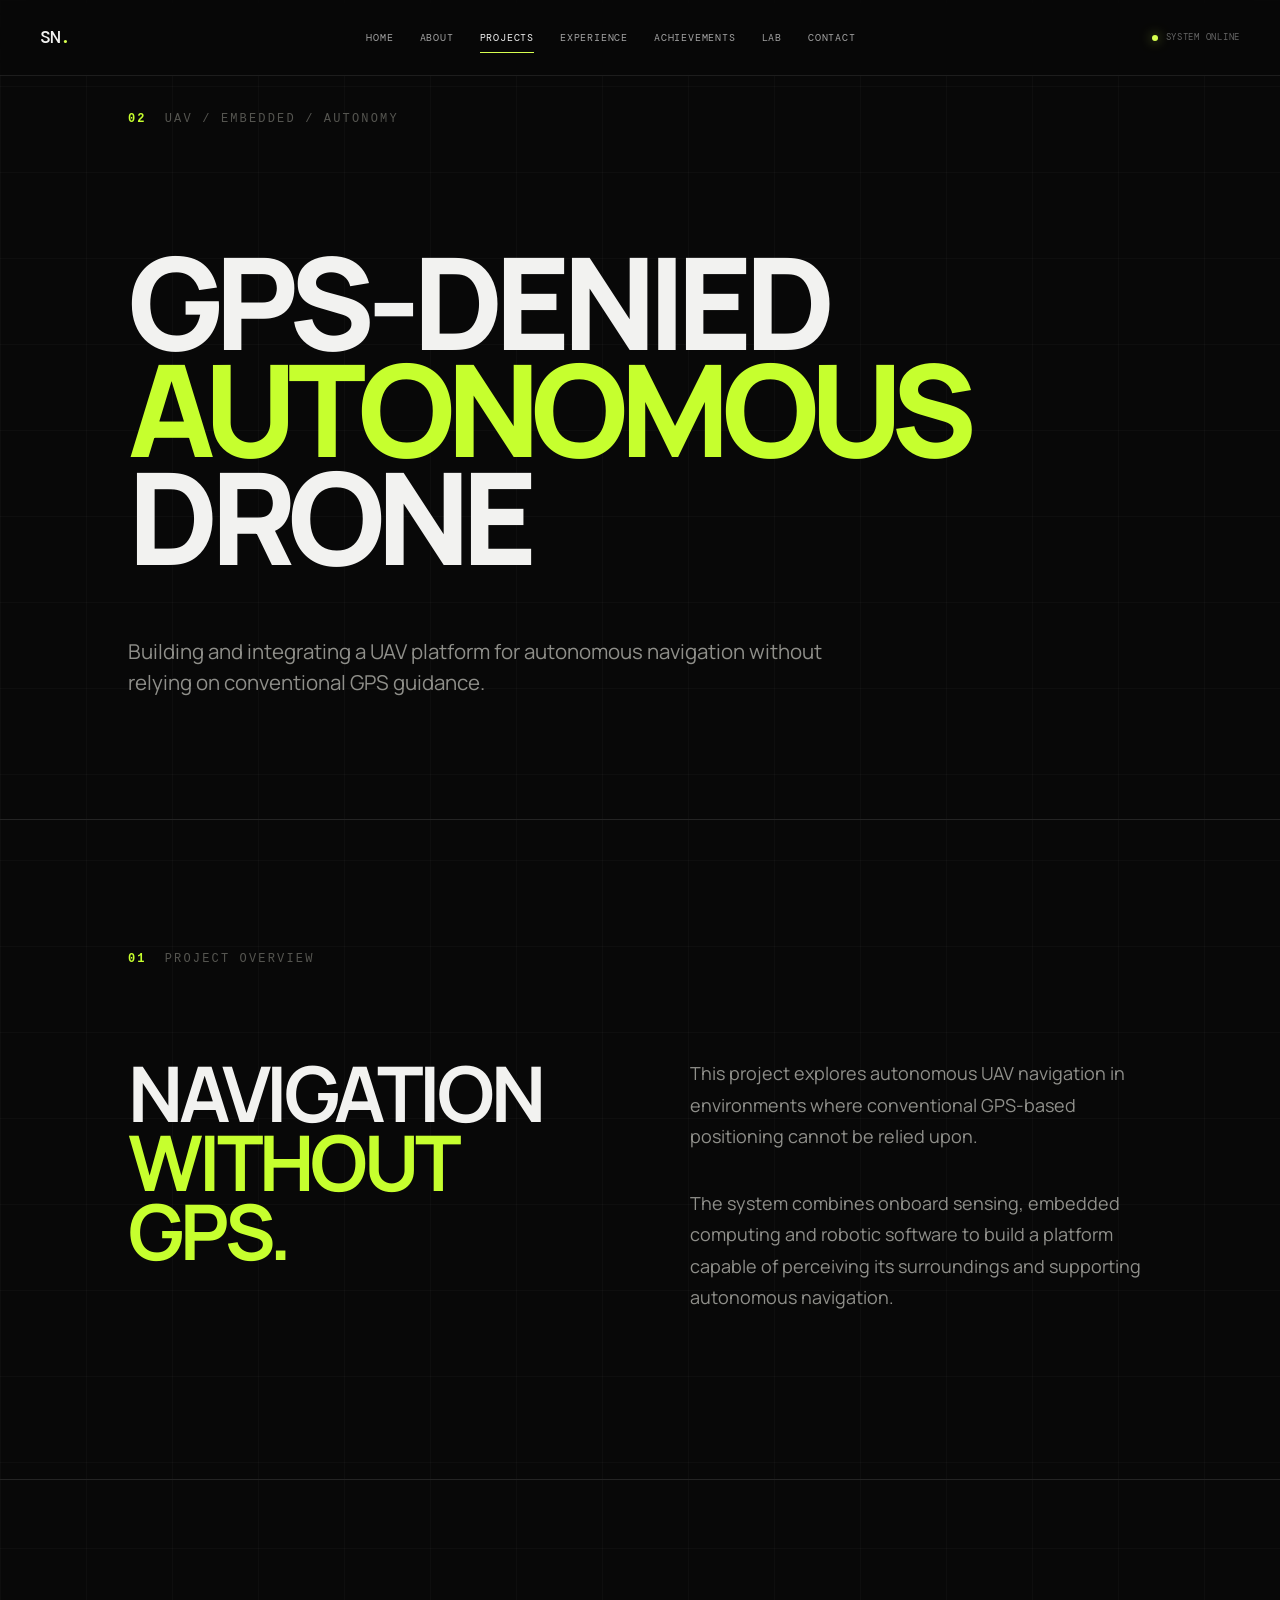
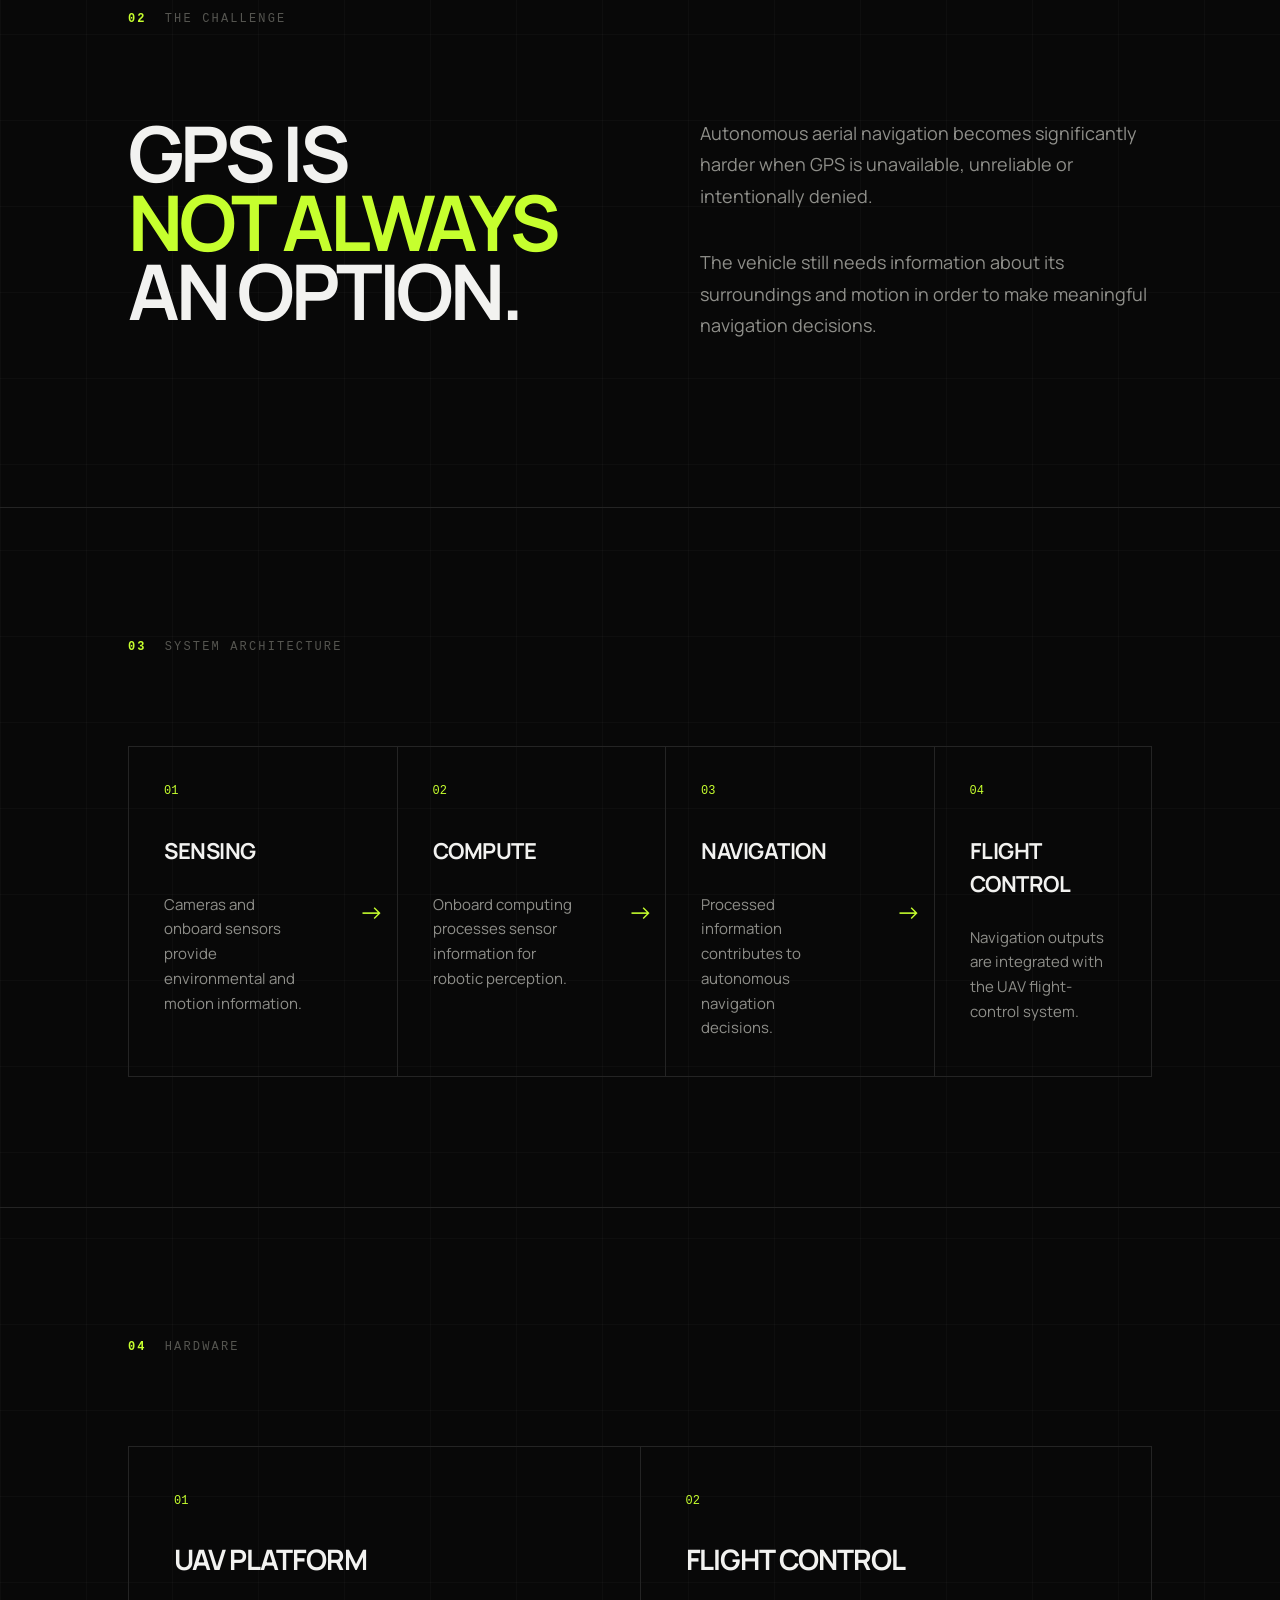
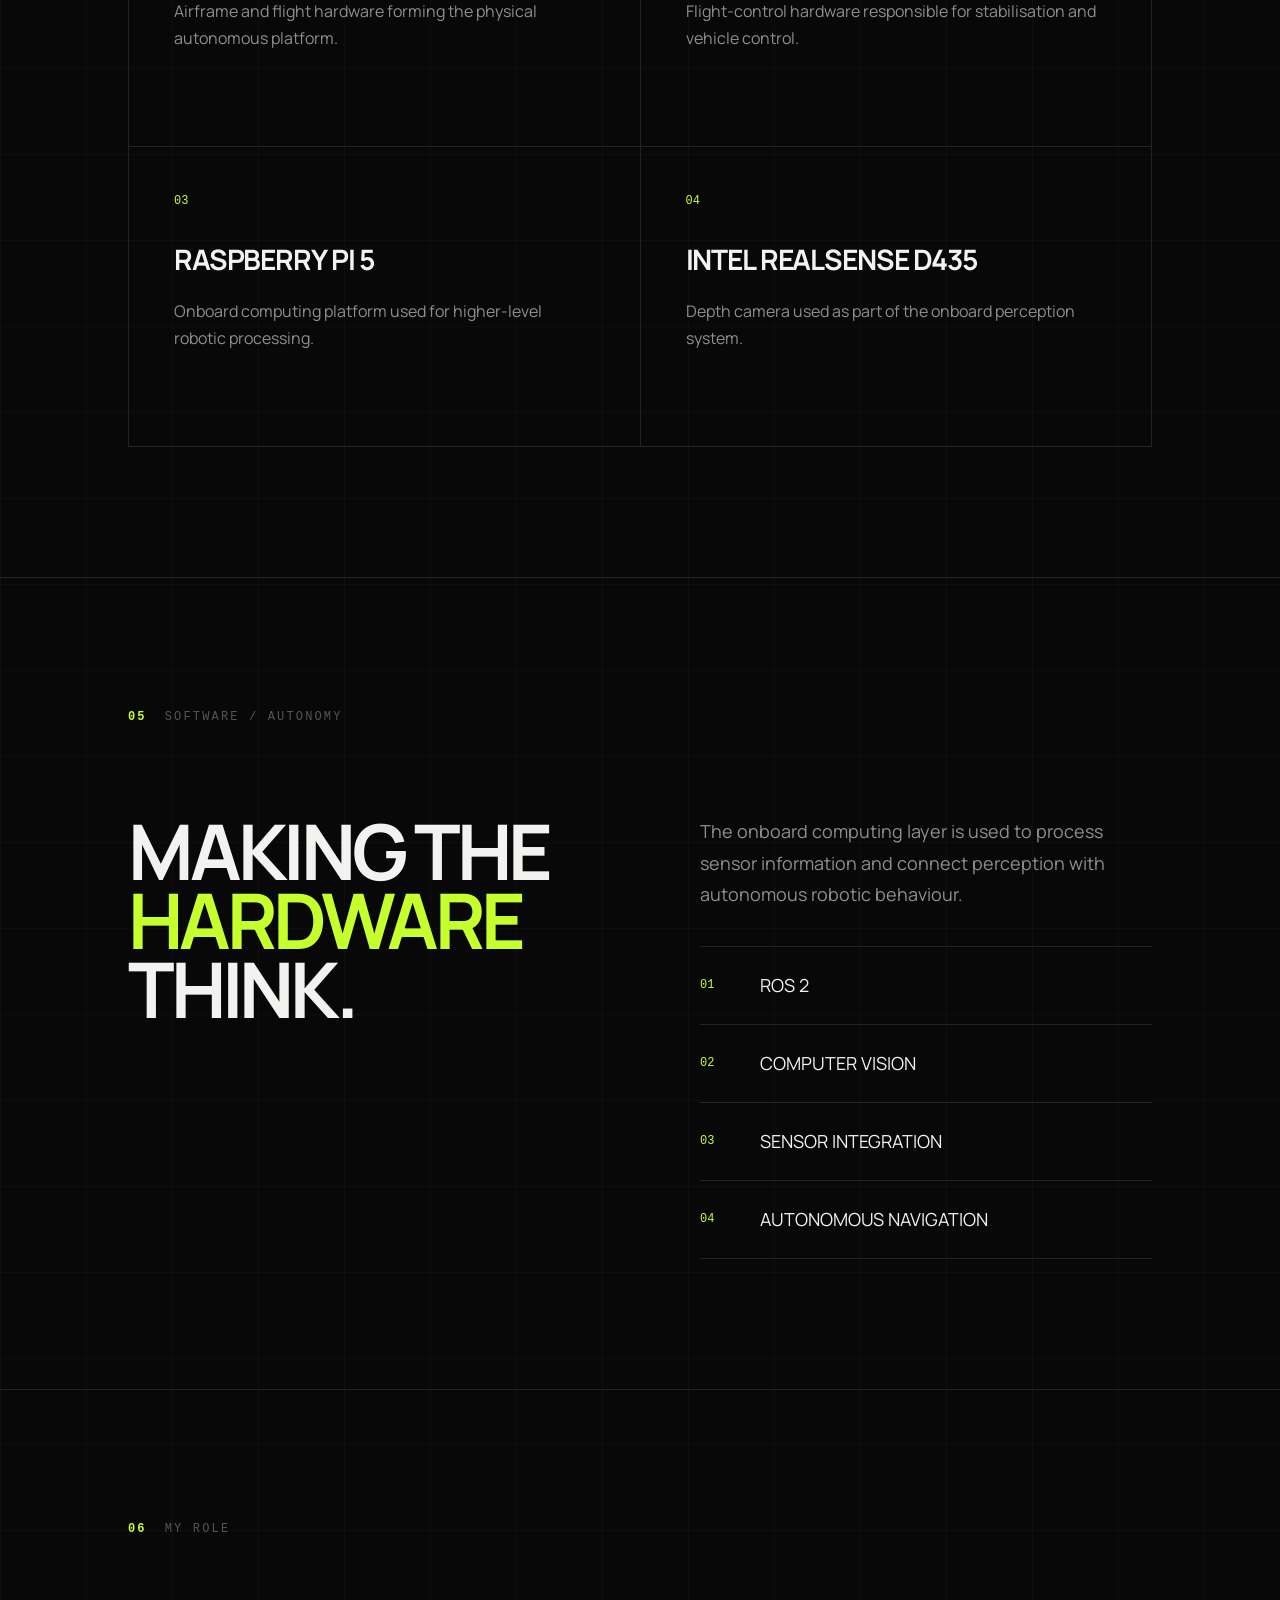
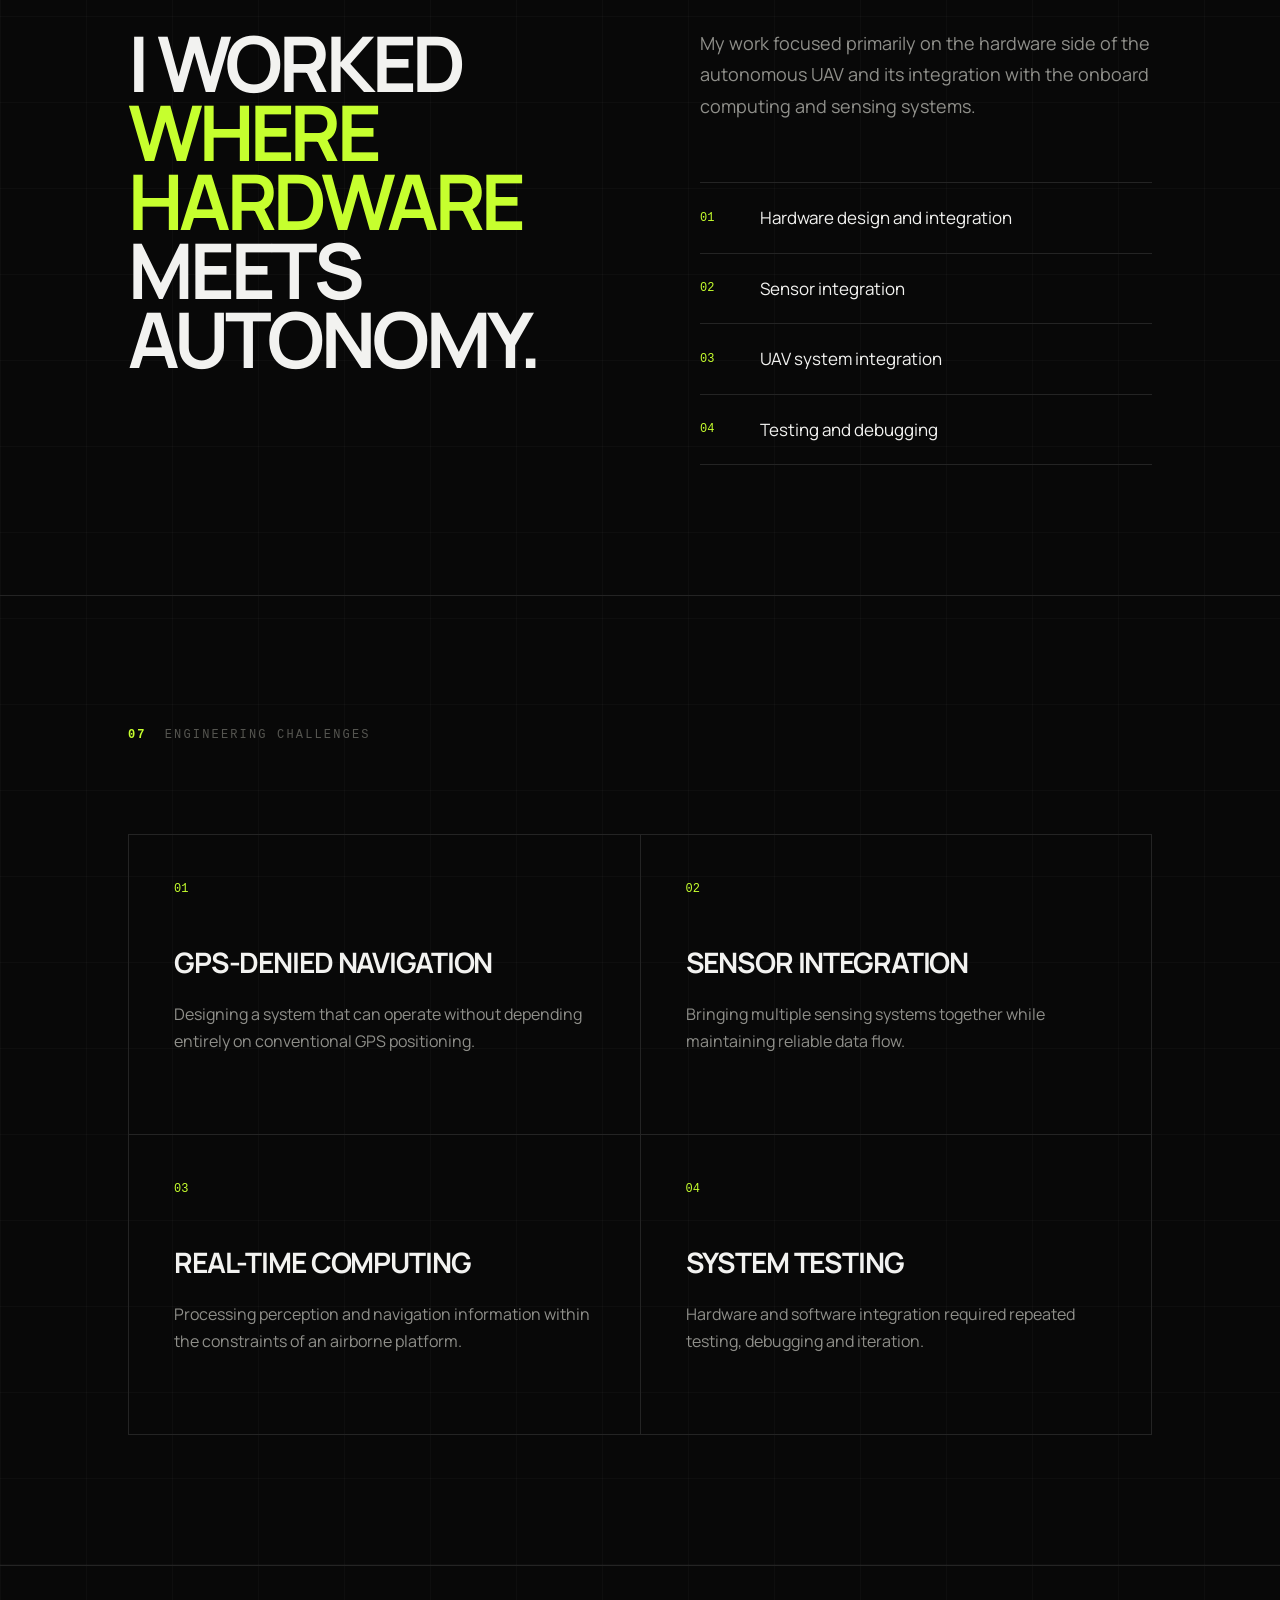
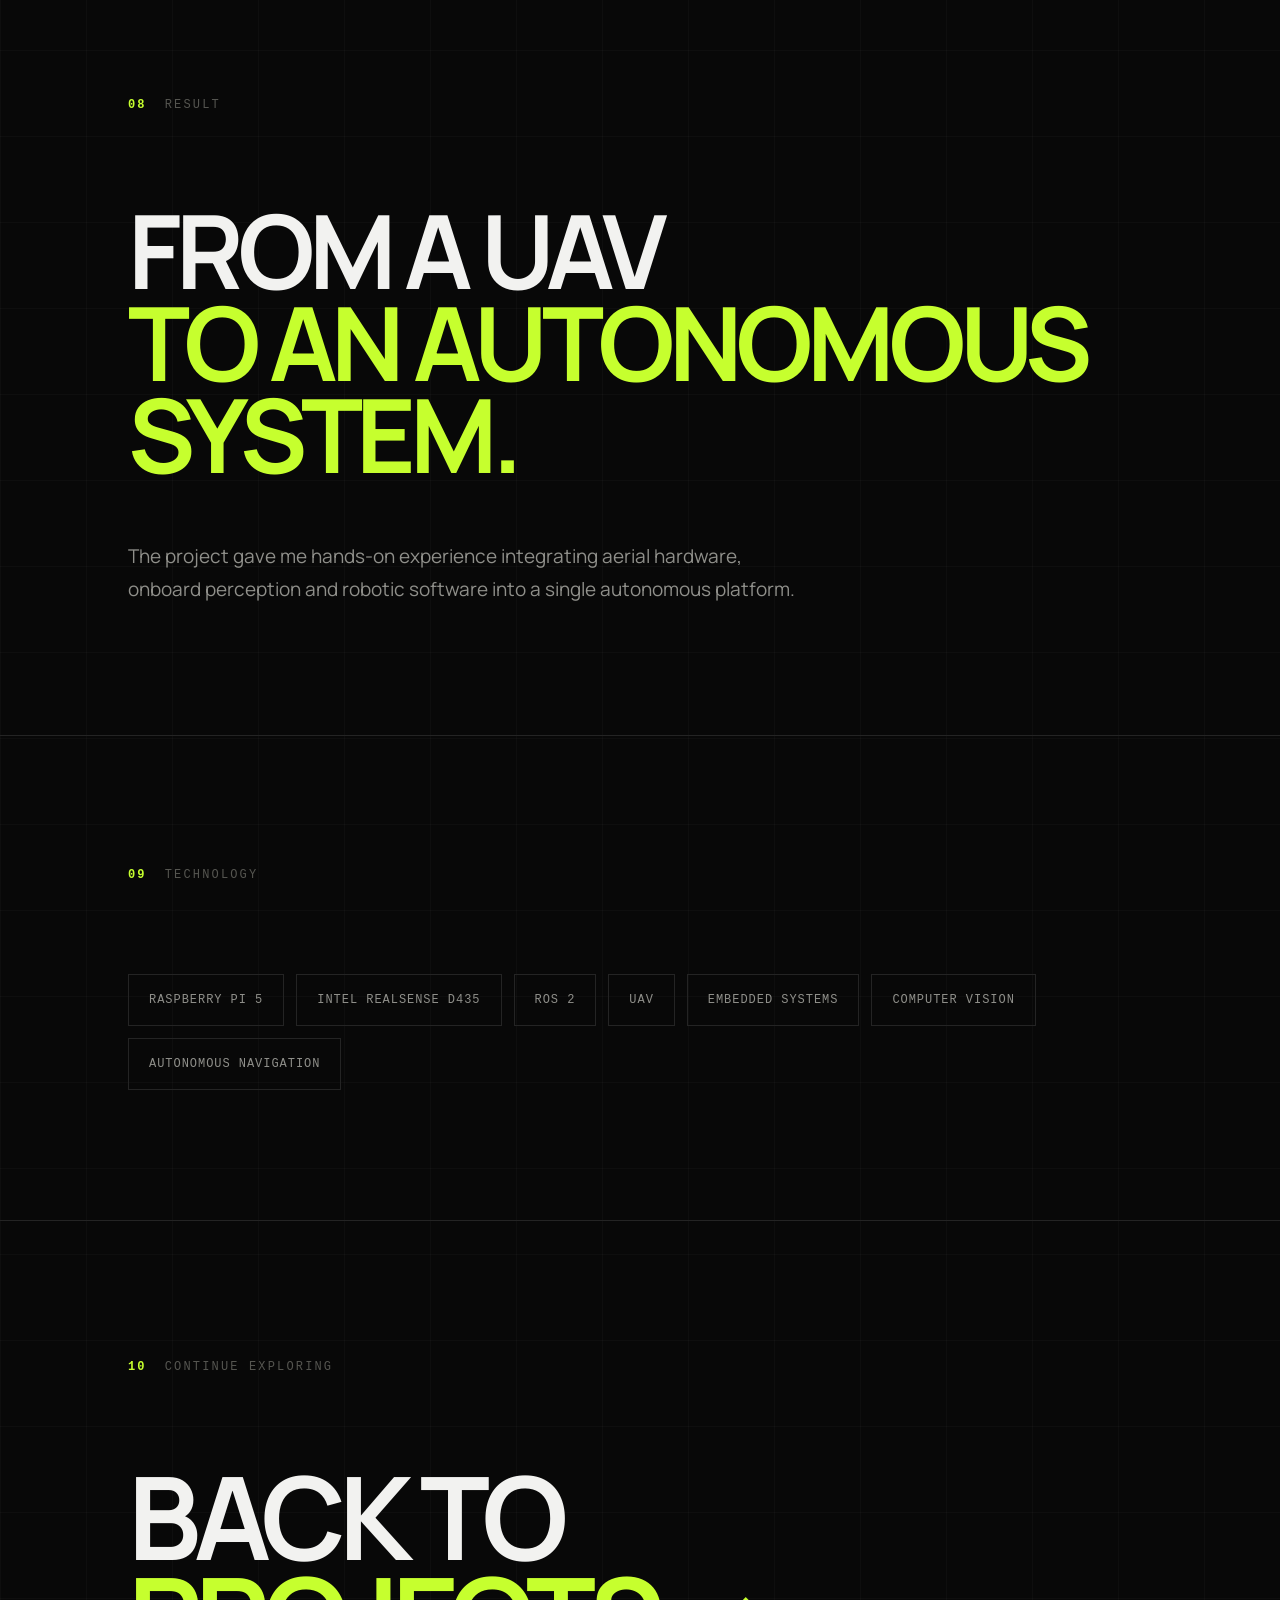
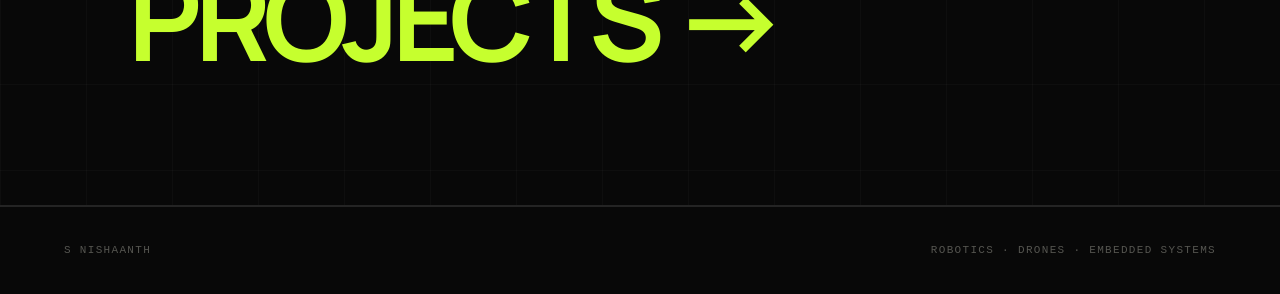
==== drone.html @ 9ba085d5 "Add autonomous drone case study" ====
<!DOCTYPE html>
<html lang="en">
<head>
    <meta charset="UTF-8">
    <meta name="viewport" content="width=device-width, initial-scale=1.0">

    <title>S NISHAANTH | GPS-Denied Autonomous Drone</title>

    <meta
        name="description"
        content="GPS-denied autonomous drone development and navigation project by S NISHAANTH."
    >

    <link rel="stylesheet" href="css/style.css">
    <link rel="stylesheet" href="css/drone.css">
</head>

<body>

<!-- ================= NAVIGATION ================= -->

<header class="navbar">

    <a href="index.html" class="brand">
        SN<span>.</span>
    </a>

    <nav class="nav-links">
        <a href="index.html">Home</a>
        <a href="about.html">About</a>
        <a href="projects.html" class="active">Projects</a>
        <a href="experience.html">Experience</a>
        <a href="achievements.html">Achievements</a>
        <a href="lab.html">Lab</a>
        <a href="contact.html">Contact</a>
    </nav>

    <div class="system-status">
        <span class="status-dot"></span>
        SYSTEM ONLINE
    </div>

</header>


<main>

<!-- ================= HERO ================= -->

<section class="drone-hero">

    <div class="section-label">
        <span>02</span>
        UAV / EMBEDDED / AUTONOMY
    </div>

    <div class="drone-hero-content">

        <h1>
            GPS-DENIED
            <span>AUTONOMOUS</span>
            DRONE
        </h1>

        <p>
            Building and integrating a UAV platform for autonomous
            navigation without relying on conventional GPS guidance.
        </p>

    </div>

</section>


<!-- ================= PROJECT OVERVIEW ================= -->

<section class="drone-overview">

    <div class="section-label">
        <span>01</span>
        PROJECT OVERVIEW
    </div>

    <div class="drone-overview-grid">

        <div>
            <h2>
                NAVIGATION
                <span>WITHOUT GPS.</span>
            </h2>
        </div>

        <div>
            <p>
                This project explores autonomous UAV navigation in
                environments where conventional GPS-based positioning
                cannot be relied upon.
            </p>

            <p>
                The system combines onboard sensing, embedded
                computing and robotic software to build a platform
                capable of perceiving its surroundings and supporting
                autonomous navigation.
            </p>
        </div>

    </div>

</section>


<!-- ================= CHALLENGE ================= -->

<section class="drone-section">

    <div class="section-label">
        <span>02</span>
        THE CHALLENGE
    </div>

    <div class="drone-two-column">

        <h2>
            GPS IS
            <span>NOT ALWAYS</span>
            AN OPTION.
        </h2>

        <div>

            <p>
                Autonomous aerial navigation becomes significantly
                harder when GPS is unavailable, unreliable or
                intentionally denied.
            </p>

            <p>
                The vehicle still needs information about its
                surroundings and motion in order to make meaningful
                navigation decisions.
            </p>

        </div>

    </div>

</section>


<!-- ================= SYSTEM ================= -->

<section class="drone-section">

    <div class="section-label">
        <span>03</span>
        SYSTEM ARCHITECTURE
    </div>

    <div class="architecture">

        <div class="architecture-row">

            <div class="architecture-box">
                <span>01</span>
                <strong>SENSING</strong>
                <p>
                    Cameras and onboard sensors provide
                    environmental and motion information.
                </p>
            </div>

            <div class="architecture-arrow">→</div>

            <div class="architecture-box">
                <span>02</span>
                <strong>COMPUTE</strong>
                <p>
                    Onboard computing processes sensor
                    information for robotic perception.
                </p>
            </div>

            <div class="architecture-arrow">→</div>

            <div class="architecture-box">
                <span>03</span>
                <strong>NAVIGATION</strong>
                <p>
                    Processed information contributes to
                    autonomous navigation decisions.
                </p>
            </div>

            <div class="architecture-arrow">→</div>

            <div class="architecture-box">
                <span>04</span>
                <strong>FLIGHT CONTROL</strong>
                <p>
                    Navigation outputs are integrated with
                    the UAV flight-control system.
                </p>
            </div>

        </div>

    </div>

</section>


<!-- ================= HARDWARE ================= -->

<section class="drone-section">

    <div class="section-label">
        <span>04</span>
        HARDWARE
    </div>

    <div class="hardware-grid">

        <div class="hardware-item">
            <span>01</span>
            <h3>UAV PLATFORM</h3>
            <p>
                Airframe and flight hardware forming the
                physical autonomous platform.
            </p>
        </div>

        <div class="hardware-item">
            <span>02</span>
            <h3>FLIGHT CONTROL</h3>
            <p>
                Flight-control hardware responsible for
                stabilisation and vehicle control.
            </p>
        </div>

        <div class="hardware-item">
            <span>03</span>
            <h3>RASPBERRY PI 5</h3>
            <p>
                Onboard computing platform used for
                higher-level robotic processing.
            </p>
        </div>

        <div class="hardware-item">
            <span>04</span>
            <h3>INTEL REALSENSE D435</h3>
            <p>
                Depth camera used as part of the onboard
                perception system.
            </p>
        </div>

    </div>

</section>


<!-- ================= SOFTWARE ================= -->

<section class="drone-section">

    <div class="section-label">
        <span>05</span>
        SOFTWARE / AUTONOMY
    </div>

    <div class="drone-two-column">

        <h2>
            MAKING THE
            <span>HARDWARE</span>
            THINK.
        </h2>

        <div>

            <p>
                The onboard computing layer is used to process
                sensor information and connect perception with
                autonomous robotic behaviour.
            </p>

            <div class="tech-list">

                <div>
                    <span>01</span>
                    ROS 2
                </div>

                <div>
                    <span>02</span>
                    COMPUTER VISION
                </div>

                <div>
                    <span>03</span>
                    SENSOR INTEGRATION
                </div>

                <div>
                    <span>04</span>
                    AUTONOMOUS NAVIGATION
                </div>

            </div>

        </div>

    </div>

</section>


<!-- ================= MY ROLE ================= -->

<section class="drone-section">

    <div class="section-label">
        <span>06</span>
        MY ROLE
    </div>

    <div class="role-layout">

        <h2>
            I WORKED
            <span>WHERE HARDWARE</span>
            MEETS AUTONOMY.
        </h2>

        <div>

            <p>
                My work focused primarily on the hardware side of
                the autonomous UAV and its integration with the
                onboard computing and sensing systems.
            </p>

            <div class="role-list">

                <div>
                    <span>01</span>
                    Hardware design and integration
                </div>

                <div>
                    <span>02</span>
                    Sensor integration
                </div>

                <div>
                    <span>03</span>
                    UAV system integration
                </div>

                <div>
                    <span>04</span>
                    Testing and debugging
                </div>

            </div>

        </div>

    </div>

</section>


<!-- ================= ENGINEERING CHALLENGES ================= -->

<section class="drone-section">

    <div class="section-label">
        <span>07</span>
        ENGINEERING CHALLENGES
    </div>

    <div class="challenge-grid">

        <div>
            <span>01</span>
            <h3>GPS-DENIED NAVIGATION</h3>
            <p>
                Designing a system that can operate without
                depending entirely on conventional GPS positioning.
            </p>
        </div>

        <div>
            <span>02</span>
            <h3>SENSOR INTEGRATION</h3>
            <p>
                Bringing multiple sensing systems together while
                maintaining reliable data flow.
            </p>
        </div>

        <div>
            <span>03</span>
            <h3>REAL-TIME COMPUTING</h3>
            <p>
                Processing perception and navigation information
                within the constraints of an airborne platform.
            </p>
        </div>

        <div>
            <span>04</span>
            <h3>SYSTEM TESTING</h3>
            <p>
                Hardware and software integration required
                repeated testing, debugging and iteration.
            </p>
        </div>

    </div>

</section>


<!-- ================= RESULT ================= -->

<section class="drone-result">

    <div class="section-label">
        <span>08</span>
        RESULT
    </div>

    <h2>
        FROM A UAV
        <span>TO AN AUTONOMOUS SYSTEM.</span>
    </h2>

    <p>
        The project gave me hands-on experience integrating
        aerial hardware, onboard perception and robotic software
        into a single autonomous platform.
    </p>

</section>


<!-- ================= TECH STACK ================= -->

<section class="drone-tech">

    <div class="section-label">
        <span>09</span>
        TECHNOLOGY
    </div>

    <div class="tech-stack">

        <span>RASPBERRY PI 5</span>
        <span>INTEL REALSENSE D435</span>
        <span>ROS 2</span>
        <span>UAV</span>
        <span>EMBEDDED SYSTEMS</span>
        <span>COMPUTER VISION</span>
        <span>AUTONOMOUS NAVIGATION</span>

    </div>

</section>


<!-- ================= NEXT ================= -->

<section class="next-project">

    <div class="section-label">
        <span>10</span>
        CONTINUE EXPLORING
    </div>

    <a href="projects.html">

        <h2>
            BACK TO
            <span>PROJECTS →</span>
        </h2>

    </a>

</section>

</main>


<!-- ================= FOOTER ================= -->

<footer>

    <span>S NISHAANTH</span>

    <span>
        ROBOTICS · DRONES · EMBEDDED SYSTEMS
    </span>

</footer>


<script src="js/main.js"></script>

</body>
</html>
---- css/style.css ----
@import url('https://fonts.googleapis.com/css2?family=DM+Mono:wght@300;400;500&family=Manrope:wght@400;500;600;700;800&display=swap');

/* =========================================================
   ROOT / DESIGN SYSTEM
========================================================= */

:root {
    --bg: #080808;
    --bg-soft: #0c0c0c;
    --surface: #111111;
    --surface-hover: #171717;

    --text: #f2f2f2;
    --text-soft: #a3a3a3;
    --text-dim: #666666;

    --line: rgba(255, 255, 255, 0.09);
    --line-strong: rgba(255, 255, 255, 0.20);

    --accent: #d7ff4f;

    --mono: "DM Mono", monospace;
    --sans: "Manrope", sans-serif;

    --max-width: 1400px;
}


/* =========================================================
   RESET
========================================================= */

* {
    margin: 0;
    padding: 0;
    box-sizing: border-box;
}

html {
    scroll-behavior: smooth;
}

body {
    background: var(--bg);
    color: var(--text);
    font-family: var(--sans);
    line-height: 1.5;
    overflow-x: hidden;
}

a {
    color: inherit;
    text-decoration: none;
}

button,
input,
textarea {
    font: inherit;
}

::selection {
    background: var(--accent);
    color: #000;
}


/* =========================================================
   GLOBAL
========================================================= */

.section {
    width: min(var(--max-width), calc(100% - 80px));
    margin: 0 auto;
    padding: 140px 0;
}

.section-label {
    display: flex;
    align-items: center;
    gap: 14px;

    color: var(--text-dim);

    font-family: var(--mono);
    font-size: 11px;
    letter-spacing: 0.16em;
    text-transform: uppercase;
}

.section-label span {
    color: var(--accent);
}


/* =========================================================
   NAVIGATION
========================================================= */

.navbar {
    position: fixed;
    top: 0;
    left: 0;

    width: 100%;
    height: 76px;

    padding: 0 40px;

    display: flex;
    align-items: center;
    justify-content: space-between;

    border-bottom: 1px solid var(--line);

    background: rgba(8, 8, 8, 0.82);

    backdrop-filter: blur(14px);

    z-index: 1000;
}

.brand {
    font-family: var(--mono);
    font-size: 18px;
    font-weight: 500;
    letter-spacing: -0.05em;
}

.brand span {
    color: var(--accent);
}

.nav-links {
    display: flex;
    gap: 26px;
}

.nav-links a {
    position: relative;

    color: var(--text-soft);

    font-family: var(--mono);
    font-size: 10px;
    letter-spacing: 0.08em;
    text-transform: uppercase;

    transition: color 0.25s ease;
}

.nav-links a:hover,
.nav-links a.active {
    color: var(--text);
}

.nav-links a.active::after {
    content: "";

    position: absolute;
    left: 0;
    bottom: -8px;

    width: 100%;
    height: 1px;

    background: var(--accent);
}

.system-status {
    display: flex;
    align-items: center;
    gap: 8px;

    color: var(--text-dim);

    font-family: var(--mono);
    font-size: 9px;
    letter-spacing: 0.08em;
}

.status-dot {
    width: 6px;
    height: 6px;

    border-radius: 50%;

    background: var(--accent);

    box-shadow: 0 0 12px rgba(215, 255, 79, 0.6);
}


/* =========================================================
   HERO
========================================================= */

.hero {
    position: relative;

    min-height: 100vh;

    padding: 180px 80px 150px;

    display: flex;
    flex-direction: column;
    justify-content: center;

    overflow: hidden;
}

.hero-grid {
    position: absolute;
    inset: 0;

    background-image:
        linear-gradient(var(--line) 1px, transparent 1px),
        linear-gradient(90deg, var(--line) 1px, transparent 1px);

    background-size: 80px 80px;

    opacity: 0.25;

    mask-image: linear-gradient(
        to bottom,
        black,
        transparent 90%
    );

    pointer-events: none;
}

.hero-content {
    position: relative;
    z-index: 2;

    max-width: 1150px;
}

.eyebrow {
    display: flex;
    gap: 14px;

    margin-bottom: 28px;

    color: var(--text-dim);

    font-family: var(--mono);
    font-size: 11px;
    letter-spacing: 0.16em;
}

.eyebrow span {
    color: var(--accent);
}

.hero h1 {
    margin-bottom: 16px;

    font-size: clamp(64px, 11vw, 170px);

    font-weight: 800;

    letter-spacing: -0.08em;
    line-height: 0.9;
}

.hero-role {
    color: var(--text-soft);

    font-family: var(--mono);
    font-size: clamp(12px, 1.4vw, 17px);
    letter-spacing: 0.12em;
}

.hero-role span {
    color: var(--accent);
}

.hero-statement {
    max-width: 780px;

    margin-top: 50px;

    color: var(--text-soft);

    font-size: clamp(24px, 3vw, 42px);
    line-height: 1.25;

    letter-spacing: -0.035em;
}

.hero-statement span {
    color: var(--accent);
}

.hero-actions {
    display: flex;
    gap: 14px;

    margin-top: 50px;
    margin-bottom: 90px;
}

.btn {
    display: inline-flex;
    align-items: center;
    gap: 20px;

    padding: 15px 20px;

    border: 1px solid var(--line-strong);

    font-family: var(--mono);
    font-size: 10px;
    letter-spacing: 0.08em;

    transition:
        background 0.25s ease,
        color 0.25s ease,
        border-color 0.25s ease,
        transform 0.25s ease;
}

.btn:hover {
    transform: translateY(-2px);
}

.btn-primary {
    background: var(--accent);
    color: #000;
    border-color: var(--accent);
}

.btn-primary:hover {
    background: #e5ff7a;
}

.btn-secondary:hover {
    background: var(--surface);
    border-color: var(--text-soft);
}

.hero-meta {
    position: absolute;

    left: 80px;
    right: 80px;
    bottom: 45px;

    display: flex;
    gap: 80px;

    z-index: 2;
}

.hero-meta > div {
    display: flex;
    flex-direction: column;
    gap: 7px;
}

.meta-label {
    color: var(--text-dim);

    font-family: var(--mono);
    font-size: 9px;
    letter-spacing: 0.14em;
}

.meta-value {
    color: var(--text-soft);

    font-family: var(--mono);
    font-size: 11px;
}

.scroll-indicator {
    position: absolute;

    right: 80px;
    bottom: 45px;

    display: flex;
    align-items: center;
    gap: 12px;

    color: var(--text-dim);

    font-family: var(--mono);
    font-size: 9px;
    letter-spacing: 0.10em;

    z-index: 2;
}

.scroll-line {
    width: 60px;
    height: 1px;

    background: var(--line-strong);
}


/* =========================================================
   INTRO
========================================================= */

.intro {
    display: grid;
    grid-template-columns: 1fr 2fr;
    gap: 80px;

    border-top: 1px solid var(--line);
}

.intro-content {
    max-width: 900px;
}

.intro h2 {
    font-size: clamp(38px, 5vw, 72px);
    line-height: 1.02;
    letter-spacing: -0.06em;
}

.intro h2 span {
    color: var(--accent);
}

.intro p {
    max-width: 680px;

    margin-top: 40px;

    color: var(--text-soft);

    font-size: 18px;
    line-height: 1.8;
}


/* =========================================================
   TEXT LINKS
========================================================= */

.text-link {
    display: inline-block;

    margin-top: 30px;

    color: var(--text);

    font-family: var(--mono);
    font-size: 10px;
    letter-spacing: 0.08em;

    border-bottom: 1px solid var(--line-strong);

    padding-bottom: 6px;

    transition:
        color 0.25s ease,
        border-color 0.25s ease;
}

.text-link:hover {
    color: var(--accent);
    border-color: var(--accent);
}


/* =========================================================
   PROJECTS
========================================================= */

.projects-preview {
    border-top: 1px solid var(--line);
}

.section-heading {
    display: flex;
    justify-content: space-between;
    align-items: center;

    margin-bottom: 60px;
}

.section-heading .text-link {
    margin-top: 0;
}

.project-list {
    border-top: 1px solid var(--line);
}

.project-card {
    position: relative;

    display: grid;
    grid-template-columns: 100px 1fr 60px;
    align-items: center;

    min-height: 240px;

    padding: 30px 0;

    border-bottom: 1px solid var(--line);

    transition:
        padding 0.35s ease,
        background 0.35s ease;
}

.project-card:hover {
    padding-left: 25px;
    padding-right: 25px;

    background: var(--surface);
}

.project-number {
    color: var(--text-dim);

    font-family: var(--mono);
    font-size: 11px;
}

.project-category {
    margin-bottom: 14px;

    color: var(--text-dim);

    font-family: var(--mono);
    font-size: 9px;
    letter-spacing: 0.12em;
}

.project-info h3 {
    font-size: clamp(28px, 4vw, 58px);
    line-height: 0.95;
    letter-spacing: -0.055em;
}

.project-info p {
    max-width: 580px;

    margin-top: 18px;

    color: var(--text-soft);

    font-size: 14px;
}

.project-arrow {
    color: var(--text-dim);

    font-size: 24px;

    transition:
        color 0.25s ease,
        transform 0.25s ease;
}

.project-card:hover .project-arrow {
    color: var(--accent);
    transform: translate(5px, -5px);
}


/* =========================================================
   IMPACT
========================================================= */

.impact {
    border-top: 1px solid var(--line);
}

.impact-grid {
    display: grid;
    grid-template-columns: repeat(3, 1fr);

    margin-top: 70px;

    border-top: 1px solid var(--line);
    border-bottom: 1px solid var(--line);
}

.impact-block {
    min-height: 360px;

    padding: 35px;

    border-right: 1px solid var(--line);

    display: flex;
    flex-direction: column;
    justify-content: space-between;
}

.impact-block:last-child {
    border-right: none;
}

.impact-number {
    color: var(--accent);

    font-family: var(--mono);
    font-size: 11px;
}

.impact-block h3 {
    font-size: 52px;
    letter-spacing: -0.06em;
}

.impact-block p {
    max-width: 300px;

    color: var(--text-soft);

    font-size: 14px;
    line-height: 1.7;
}


/* =========================================================
   PHILOSOPHY
========================================================= */

.philosophy {
    border-top: 1px solid var(--line);
}

.philosophy blockquote {
    max-width: 1100px;

    margin-top: 70px;

    font-size: clamp(38px, 5vw, 75px);
    line-height: 1.05;
    letter-spacing: -0.06em;
}

.philosophy blockquote::first-letter {
    color: var(--accent);
}


/* =========================================================
   CTA
========================================================= */

.cta {
    border-top: 1px solid var(--line);
}

.cta h2 {
    max-width: 900px;

    margin-top: 60px;

    font-size: clamp(60px, 10vw, 150px);
    line-height: 0.85;

    letter-spacing: -0.08em;
}

.cta h2 span {
    color: var(--accent);
}

.cta p {
    max-width: 500px;

    margin-top: 40px;

    color: var(--text-soft);
}

.cta .btn {
    margin-top: 35px;
}


/* =========================================================
   FOOTER
========================================================= */

.footer {
    width: min(var(--max-width), calc(100% - 80px));

    margin: 0 auto;

    padding: 35px 0;

    border-top: 1px solid var(--line);

    display: grid;
    grid-template-columns: 1fr auto 1fr;
    align-items: center;
}

.footer-brand {
    font-family: var(--mono);
    font-size: 11px;
}

.footer-links {
    display: flex;
    gap: 25px;
}

.footer-links a {
    color: var(--text-dim);

    font-family: var(--mono);
    font-size: 9px;
    letter-spacing: 0.08em;

    transition: color 0.2s ease;
}

.footer-links a:hover {
    color: var(--accent);
}

.footer-copy {
    text-align: right;

    color: var(--text-dim);

    font-family: var(--mono);
    font-size: 9px;
}


/* =========================================================
   RESPONSIVE
========================================================= */

@media (max-width: 1000px) {

    .nav-links {
        display: none;
    }

    .system-status {
        display: none;
    }

    .navbar {
        padding: 0 25px;
    }

    .hero {
        padding: 150px 30px 100px;
    }

    .hero-meta {
        left: 30px;
        right: 30px;

        gap: 35px;
    }

    .scroll-indicator {
        display: none;
    }

    .section {
        width: min(100% - 50px, var(--max-width));
        padding: 100px 0;
    }

    .intro {
        grid-template-columns: 1fr;
        gap: 45px;
    }

    .impact-grid {
        grid-template-columns: 1fr;
    }

    .impact-block {
        border-right: none;
        border-bottom: 1px solid var(--line);
    }

    .impact-block:last-child {
        border-bottom: none;
    }

    .footer {
        width: calc(100% - 50px);

        grid-template-columns: 1fr;

        gap: 20px;
    }

    .footer-copy {
        text-align: left;
    }
}


@media (max-width: 600px) {

    .hero h1 {
        font-size: 18vw;
    }

    .hero-statement {
        font-size: 27px;
    }

    .hero-meta {
        position: relative;

        left: auto;
        right: auto;
        bottom: auto;

        margin-top: 10px;

        flex-direction: column;
        gap: 20px;
    }

    .hero-actions {
        flex-direction: column;
        align-items: flex-start;

        margin-bottom: 50px;
    }

    .project-card {
        grid-template-columns: 45px 1fr 30px;
        min-height: 200px;
    }

    .project-card:hover {
        padding-left: 10px;
        padding-right: 10px;
    }

    .project-info h3 {
        font-size: 30px;
    }

    .project-info p {
        font-size: 12px;
    }

    .impact-block {
        min-height: 280px;
    }

    .cta h2 {
        font-size: 18vw;
    }
}
---- css/drone.css ----
/* =========================================================
   GPS-DENIED AUTONOMOUS DRONE — CASE STUDY
   ========================================================= */

:root {
    --drone-bg: #080808;
    --drone-text: #f2f2f0;
    --drone-muted: #8f8f8a;
    --drone-dim: #555550;
    --drone-line: #242424;
    --drone-accent: #c6ff2e;
}


/* =========================================================
   GLOBAL
   ========================================================= */

body {
    background: var(--drone-bg);
    color: var(--drone-text);
}


/* subtle engineering grid */

main {
    background-image:
        linear-gradient(
            rgba(255, 255, 255, 0.025) 1px,
            transparent 1px
        ),
        linear-gradient(
            90deg,
            rgba(255, 255, 255, 0.025) 1px,
            transparent 1px
        );

    background-size: 86px 86px;
}


/* =========================================================
   HERO
   ========================================================= */

.drone-hero {
    min-height: calc(100vh - 80px);

    padding:
        110px
        clamp(40px, 10vw, 170px)
        120px;

    display: flex;
    flex-direction: column;
    justify-content: space-between;

    border-bottom: 1px solid var(--drone-line);
}

.drone-hero .section-label {
    margin-bottom: 80px;
}

.drone-hero-content {
    max-width: 1500px;
}

.drone-hero h1 {
    margin: 0;

    font-size: clamp(72px, 10vw, 175px);
    line-height: 0.84;
    letter-spacing: -0.065em;
    font-weight: 800;
    text-transform: uppercase;
}

.drone-hero h1 span {
    display: block;
    color: var(--drone-accent);
}

.drone-hero p {
    max-width: 760px;

    margin-top: 65px;

    font-size: clamp(18px, 1.6vw, 25px);
    line-height: 1.55;
    color: var(--drone-muted);
}


/* =========================================================
   SHARED SECTION
   ========================================================= */

.drone-overview,
.drone-section,
.drone-result,
.drone-tech,
.next-project {

    padding:
        130px
        clamp(40px, 10vw, 170px);

    border-bottom: 1px solid var(--drone-line);
}

.section-label {
    display: flex;
    align-items: center;
    gap: 18px;

    margin-bottom: 90px;

    color: var(--drone-dim);

    font-family:
        "Courier New",
        monospace;

    font-size: 12px;
    letter-spacing: 0.18em;
    text-transform: uppercase;
}

.section-label span {
    color: var(--drone-accent);
    font-weight: 700;
}


/* =========================================================
   OVERVIEW
   ========================================================= */

.drone-overview-grid {
    display: grid;
    grid-template-columns: 1fr 1fr;

    gap: 100px;
}

.drone-overview h2,
.drone-two-column h2,
.role-layout h2 {

    margin: 0;

    font-size: clamp(52px, 6vw, 105px);
    line-height: 0.9;
    letter-spacing: -0.055em;
    text-transform: uppercase;
}

.drone-overview h2 span,
.drone-two-column h2 span,
.role-layout h2 span {
    display: block;
    color: var(--drone-accent);
}

.drone-overview-grid > div:last-child {
    max-width: 680px;
}

.drone-overview p,
.drone-two-column p,
.role-layout p {

    margin: 0 0 35px;

    color: var(--drone-muted);

    font-size: 18px;
    line-height: 1.75;
}


/* =========================================================
   TWO COLUMN SECTIONS
   ========================================================= */

.drone-two-column {
    display: grid;
    grid-template-columns: 1fr 1fr;

    gap: 120px;

    align-items: start;
}

.drone-two-column > div {
    max-width: 680px;
}


/* =========================================================
   ARCHITECTURE
   ========================================================= */

.architecture {
    border-top: 1px solid var(--drone-line);
    border-bottom: 1px solid var(--drone-line);
}

.architecture-row {
    display: grid;

    grid-template-columns:
        1fr
        50px
        1fr
        50px
        1fr
        50px
        1fr;
}

.architecture-box {
    min-height: 280px;

    padding: 35px;

    border-left: 1px solid var(--drone-line);
}

.architecture-box:last-child {
    border-right: 1px solid var(--drone-line);
}

.architecture-box span,
.hardware-item > span,
.challenge-grid > div > span,
.role-list span,
.tech-list span {

    display: block;

    margin-bottom: 35px;

    color: var(--drone-accent);

    font-family:
        "Courier New",
        monospace;

    font-size: 12px;
}

.architecture-box strong {
    display: block;

    margin-bottom: 25px;

    font-size: 22px;
    letter-spacing: -0.02em;
}

.architecture-box p {
    margin: 0;

    color: var(--drone-muted);

    font-size: 15px;
    line-height: 1.65;
}

.architecture-arrow {
    display: flex;
    align-items: center;
    justify-content: center;

    color: var(--drone-accent);

    font-size: 25px;
}


/* =========================================================
   HARDWARE
   ========================================================= */

.hardware-grid {
    display: grid;

    grid-template-columns: repeat(2, 1fr);

    border-top: 1px solid var(--drone-line);
    border-left: 1px solid var(--drone-line);
}

.hardware-item {
    min-height: 300px;

    padding: 45px;

    border-right: 1px solid var(--drone-line);
    border-bottom: 1px solid var(--drone-line);
}

.hardware-item h3,
.challenge-grid h3 {

    margin: 0 0 25px;

    font-size: clamp(25px, 2.2vw, 38px);
    line-height: 1;
    letter-spacing: -0.04em;
}

.hardware-item p,
.challenge-grid p {

    max-width: 480px;

    margin: 0;

    color: var(--drone-muted);

    font-size: 16px;
    line-height: 1.7;
}


/* =========================================================
   SOFTWARE / TECH LIST
   ========================================================= */

.tech-list {
    border-top: 1px solid var(--drone-line);
}

.tech-list div {
    display: flex;
    align-items: center;
    gap: 25px;

    padding: 25px 0;

    border-bottom: 1px solid var(--drone-line);

    font-size: 18px;
}

.tech-list span {
    width: 35px;
    margin: 0;
}


/* =========================================================
   ROLE
   ========================================================= */

.role-layout {
    display: grid;

    grid-template-columns: 1fr 1fr;

    gap: 120px;
}

.role-layout > div {
    max-width: 680px;
}

.role-list {
    margin-top: 60px;

    border-top: 1px solid var(--drone-line);
}

.role-list div {
    display: flex;
    align-items: center;
    gap: 30px;

    padding: 22px 0;

    border-bottom: 1px solid var(--drone-line);

    color: var(--drone-text);

    font-size: 17px;
}

.role-list span {
    width: 30px;
    margin: 0;
}


/* =========================================================
   CHALLENGES
   ========================================================= */

.challenge-grid {
    display: grid;

    grid-template-columns: repeat(2, 1fr);

    border-top: 1px solid var(--drone-line);
    border-left: 1px solid var(--drone-line);
}

.challenge-grid > div {
    min-height: 300px;

    padding: 45px;

    border-right: 1px solid var(--drone-line);
    border-bottom: 1px solid var(--drone-line);
}

.challenge-grid > div > span {
    margin-bottom: 50px;
}


/* =========================================================
   RESULT
   ========================================================= */

.drone-result {
    min-height: 75vh;

    display: flex;
    flex-direction: column;
    justify-content: center;
}

.drone-result h2 {
    max-width: 1250px;

    margin: 0;

    font-size: clamp(60px, 8vw, 140px);
    line-height: 0.9;
    letter-spacing: -0.06em;
    text-transform: uppercase;
}

.drone-result h2 span {
    display: block;
    color: var(--drone-accent);
}

.drone-result p {
    max-width: 680px;

    margin-top: 60px;

    color: var(--drone-muted);

    font-size: 19px;
    line-height: 1.7;
}


/* =========================================================
   TECHNOLOGY
   ========================================================= */

.tech-stack {
    display: flex;
    flex-wrap: wrap;

    gap: 12px;
}

.tech-stack span {
    padding: 16px 20px;

    border: 1px solid var(--drone-line);

    color: var(--drone-muted);

    font-family:
        "Courier New",
        monospace;

    font-size: 12px;
    letter-spacing: 0.08em;

    transition:
        border-color 0.2s ease,
        color 0.2s ease;
}

.tech-stack span:hover {
    border-color: var(--drone-accent);
    color: var(--drone-accent);
}


/* =========================================================
   NEXT PROJECT
   ========================================================= */

.next-project {
    min-height: 65vh;

    display: flex;
    flex-direction: column;
    justify-content: center;
}

.next-project a {
    text-decoration: none;
    color: inherit;
}

.next-project h2 {
    margin: 0;

    font-size: clamp(65px, 9vw, 150px);
    line-height: 0.88;
    letter-spacing: -0.065em;
    text-transform: uppercase;

    transition: transform 0.3s ease;
}

.next-project h2 span {
    display: block;
    color: var(--drone-accent);
}

.next-project a:hover h2 {
    transform: translateX(15px);
}


/* =========================================================
   FOOTER
   ========================================================= */

footer {
    display: flex;
    justify-content: space-between;
    align-items: center;

    padding:
        35px
        clamp(40px, 5vw, 80px);

    border-top: 1px solid var(--drone-line);

    color: var(--drone-dim);

    font-family:
        "Courier New",
        monospace;

    font-size: 11px;
    letter-spacing: 0.12em;
}


/* =========================================================
   RESPONSIVE
   ========================================================= */

@media (max-width: 1000px) {

    .drone-hero {
        min-height: auto;

        padding-top: 90px;
        padding-bottom: 100px;
    }

    .drone-overview-grid,
    .drone-two-column,
    .role-layout {
        grid-template-columns: 1fr;

        gap: 60px;
    }

    .architecture-row {
        grid-template-columns: 1fr;
    }

    .architecture-arrow {
        min-height: 50px;
    }

    .architecture-box {
        border-right: 1px solid var(--drone-line);
    }

    .hardware-grid,
    .challenge-grid {
        grid-template-columns: 1fr;
    }
}


@media (max-width: 700px) {

    main {
        background-size: 55px 55px;
    }

    .drone-hero,
    .drone-overview,
    .drone-section,
    .drone-result,
    .drone-tech,
    .next-project {

        padding-left: 25px;
        padding-right: 25px;
    }

    .drone-hero {
        padding-top: 70px;
        padding-bottom: 80px;
    }

    .section-label {
        margin-bottom: 55px;
    }

    .drone-hero h1 {
        font-size: clamp(58px, 16vw, 100px);
    }

    .drone-hero p {
        margin-top: 45px;

        font-size: 17px;
    }

    .drone-overview h2,
    .drone-two-column h2,
    .role-layout h2 {

        font-size: clamp(50px, 14vw, 85px);
    }

    .drone-overview p,
    .drone-two-column p,
    .role-layout p {

        font-size: 16px;
    }

    .architecture-box,
    .hardware-item,
    .challenge-grid > div {

        min-height: auto;

        padding: 30px;
    }

    .drone-result {
        min-height: 70vh;
    }

    .drone-result h2 {
        font-size: clamp(55px, 14vw, 95px);
    }

    footer {
        flex-direction: column;
        align-items: flex-start;

        gap: 15px;

        padding: 30px 25px;
    }
}
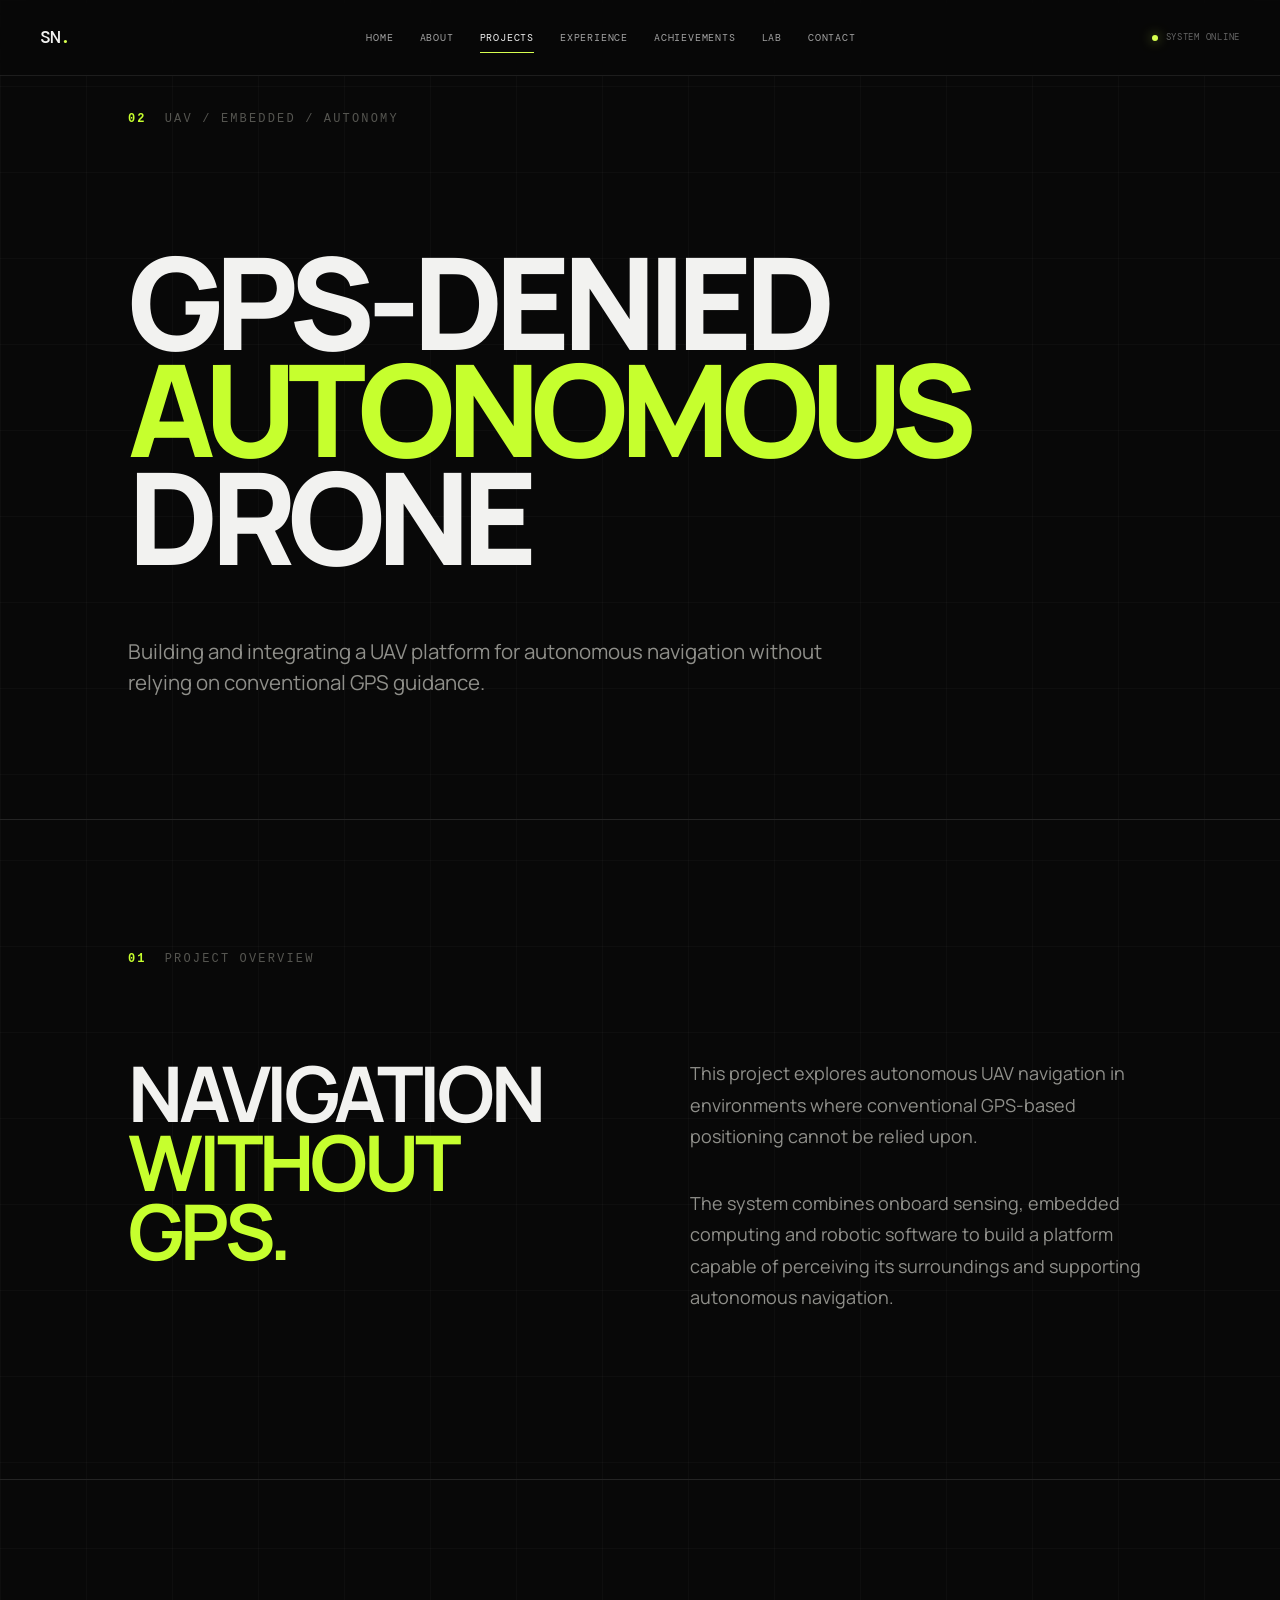
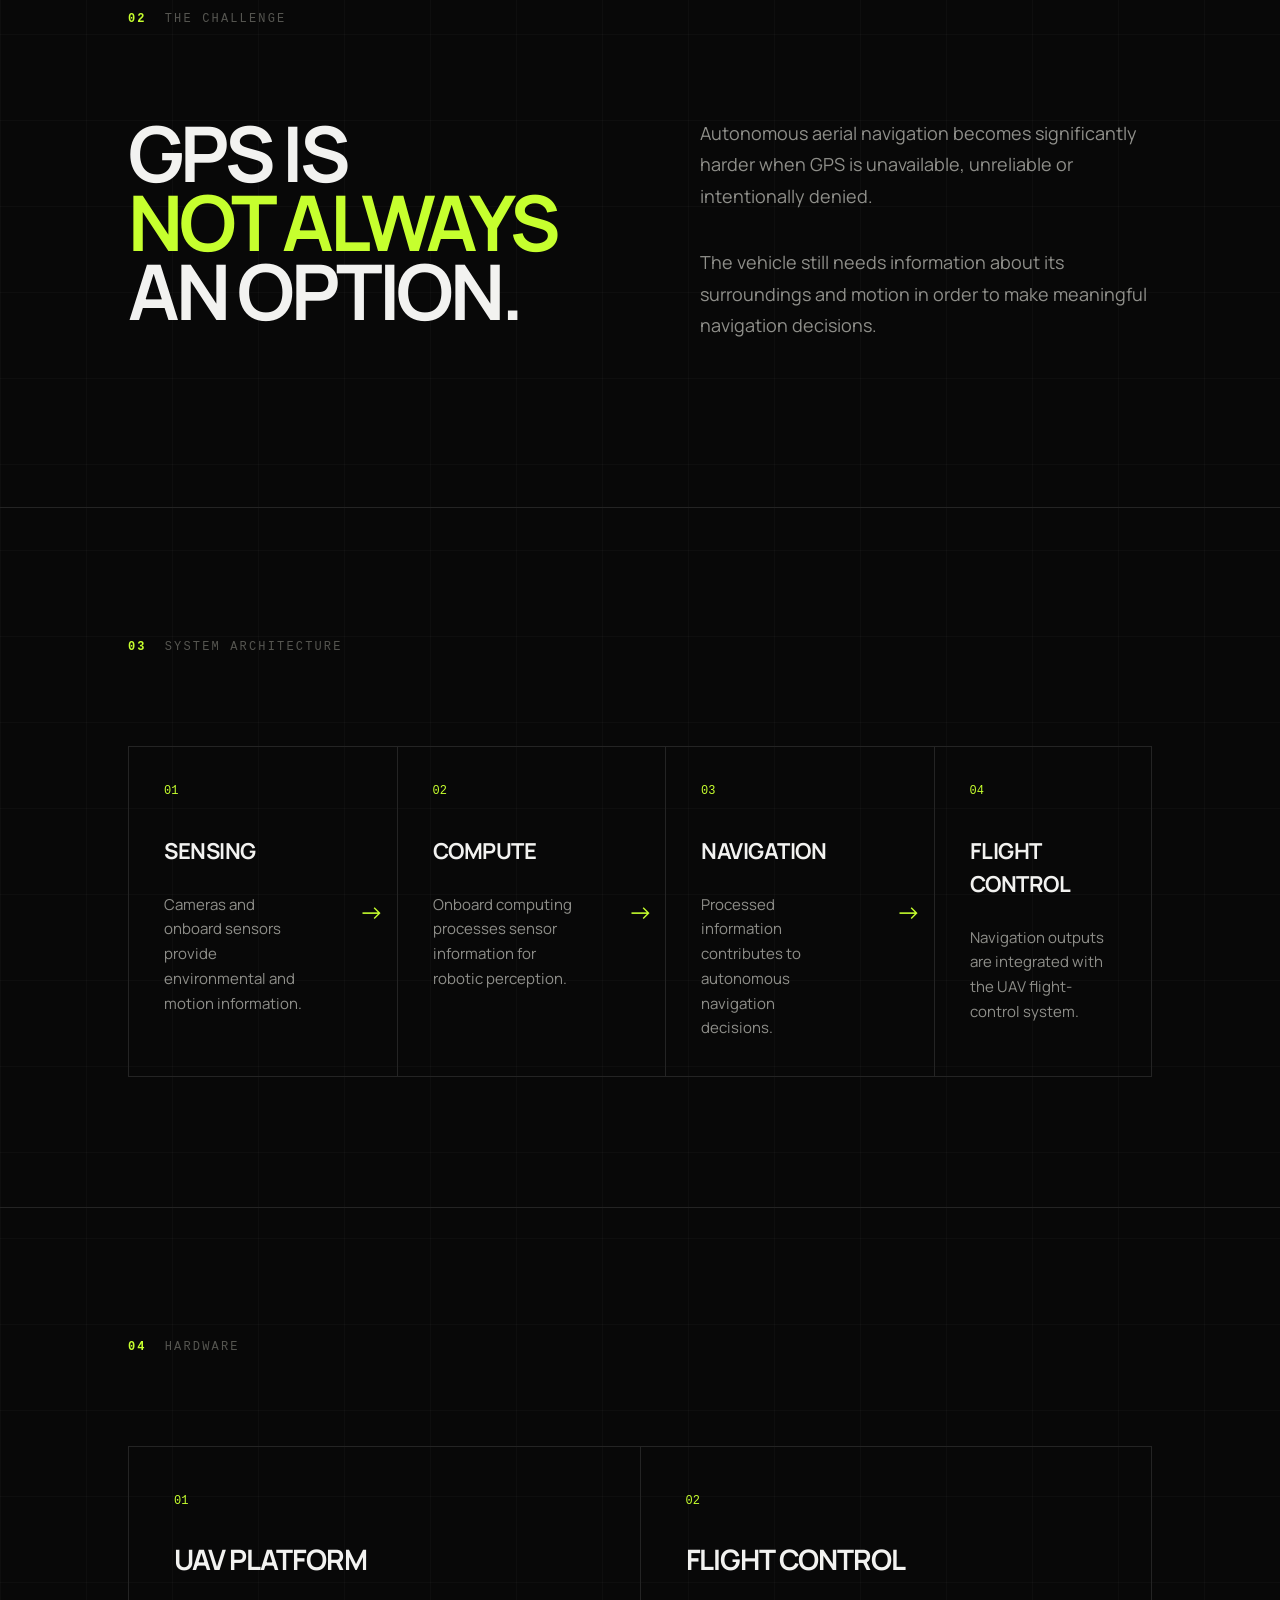
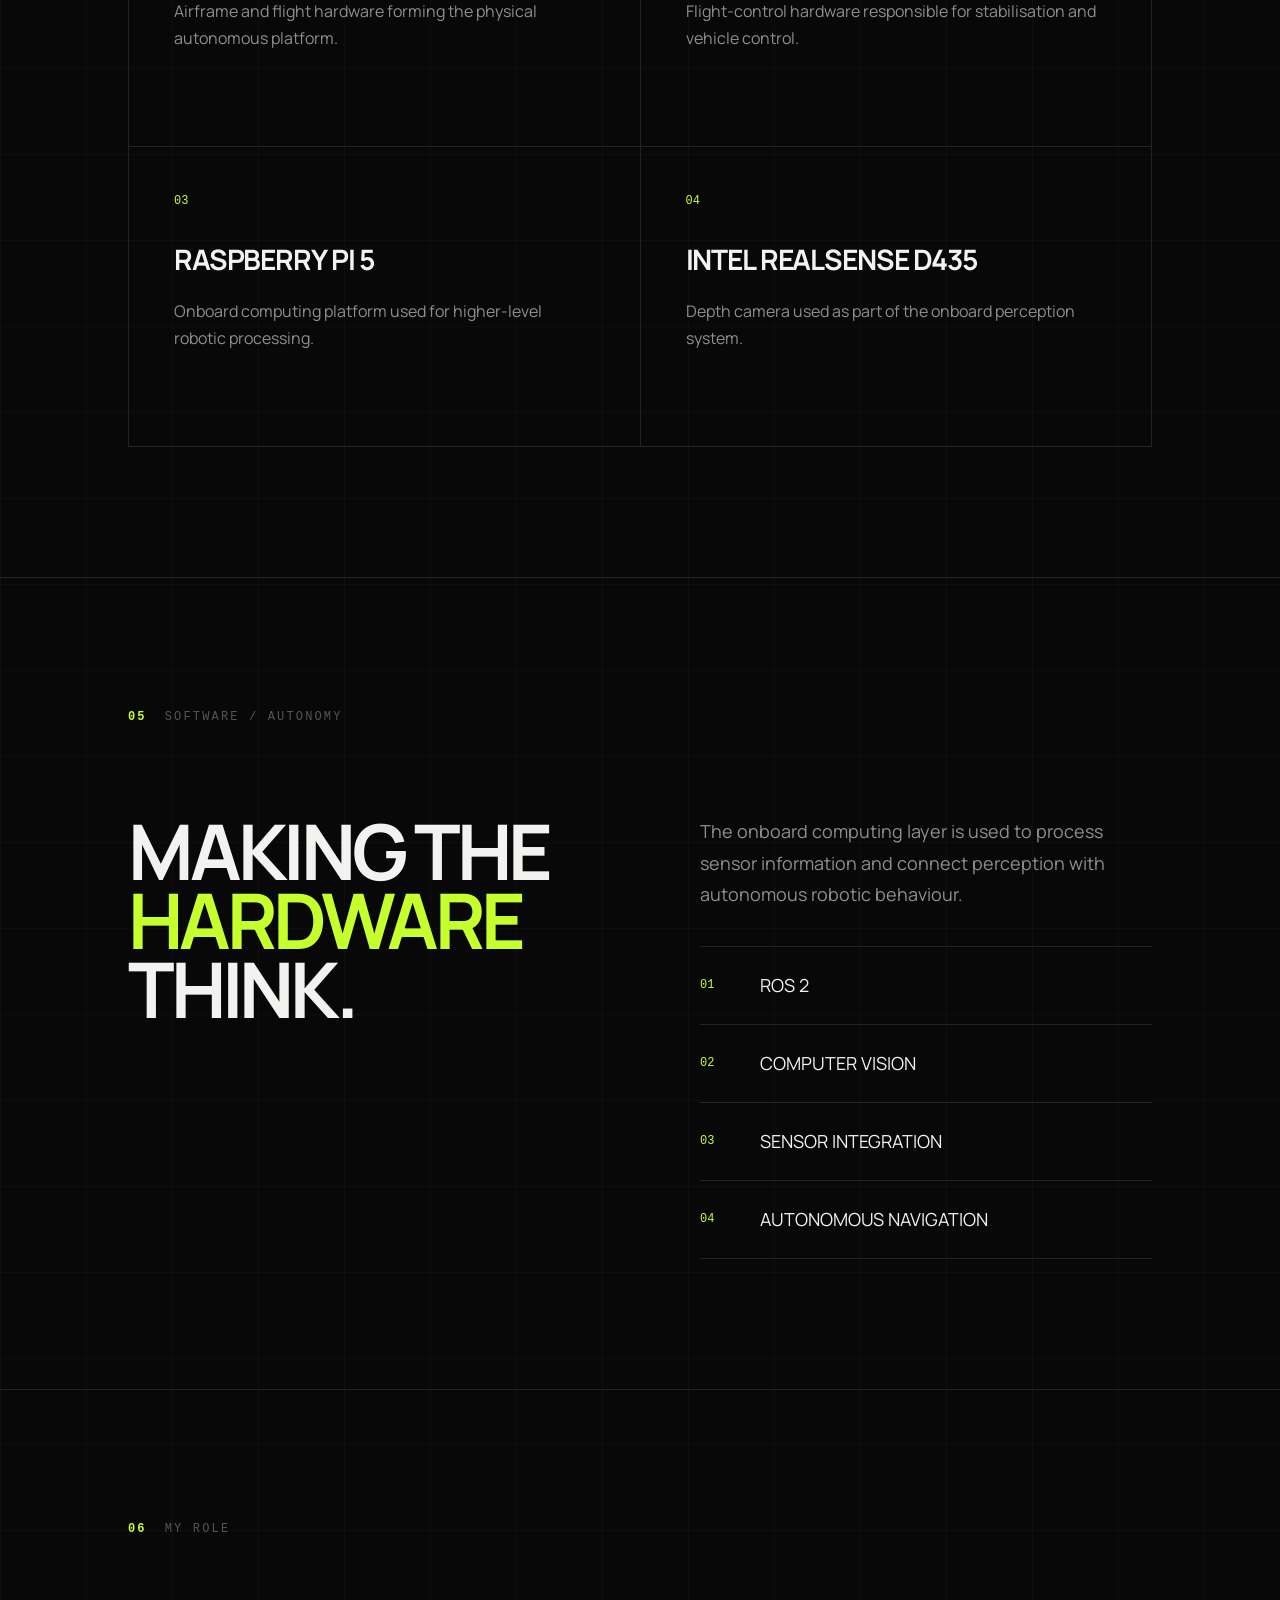
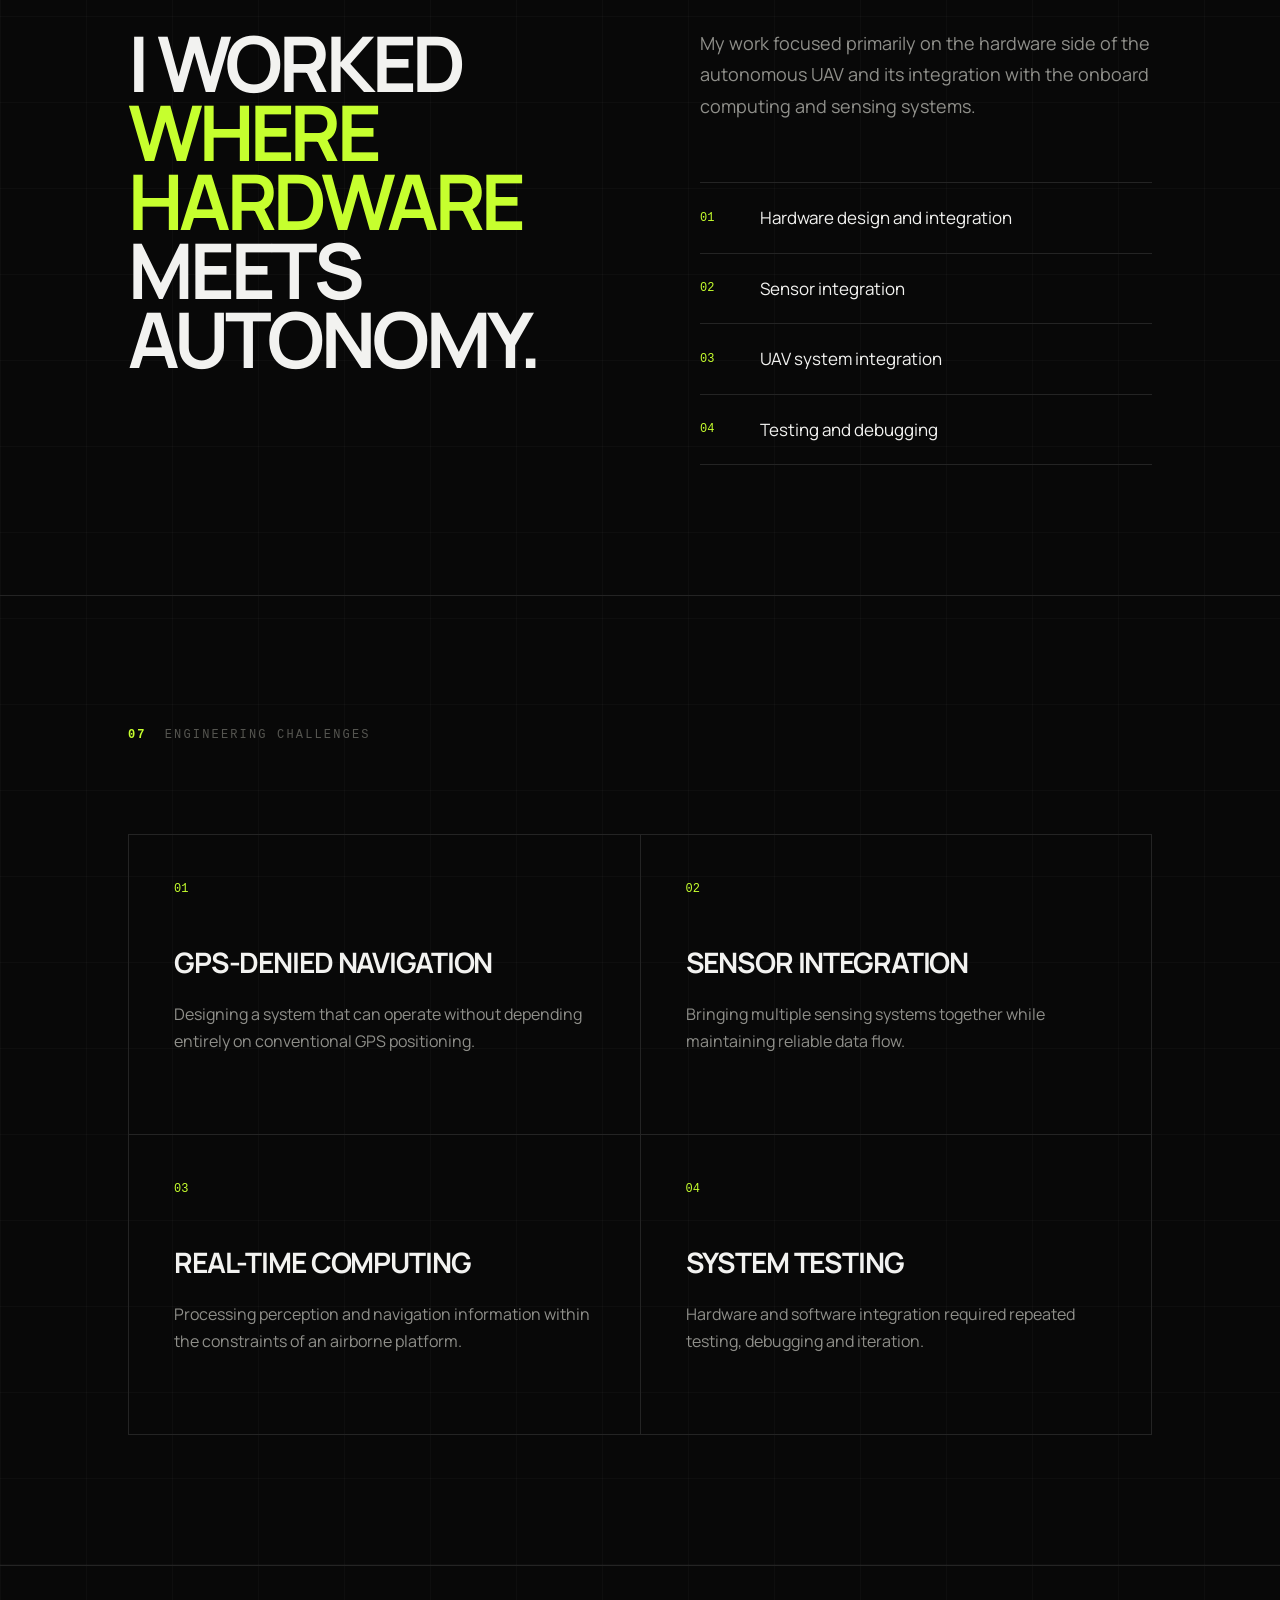
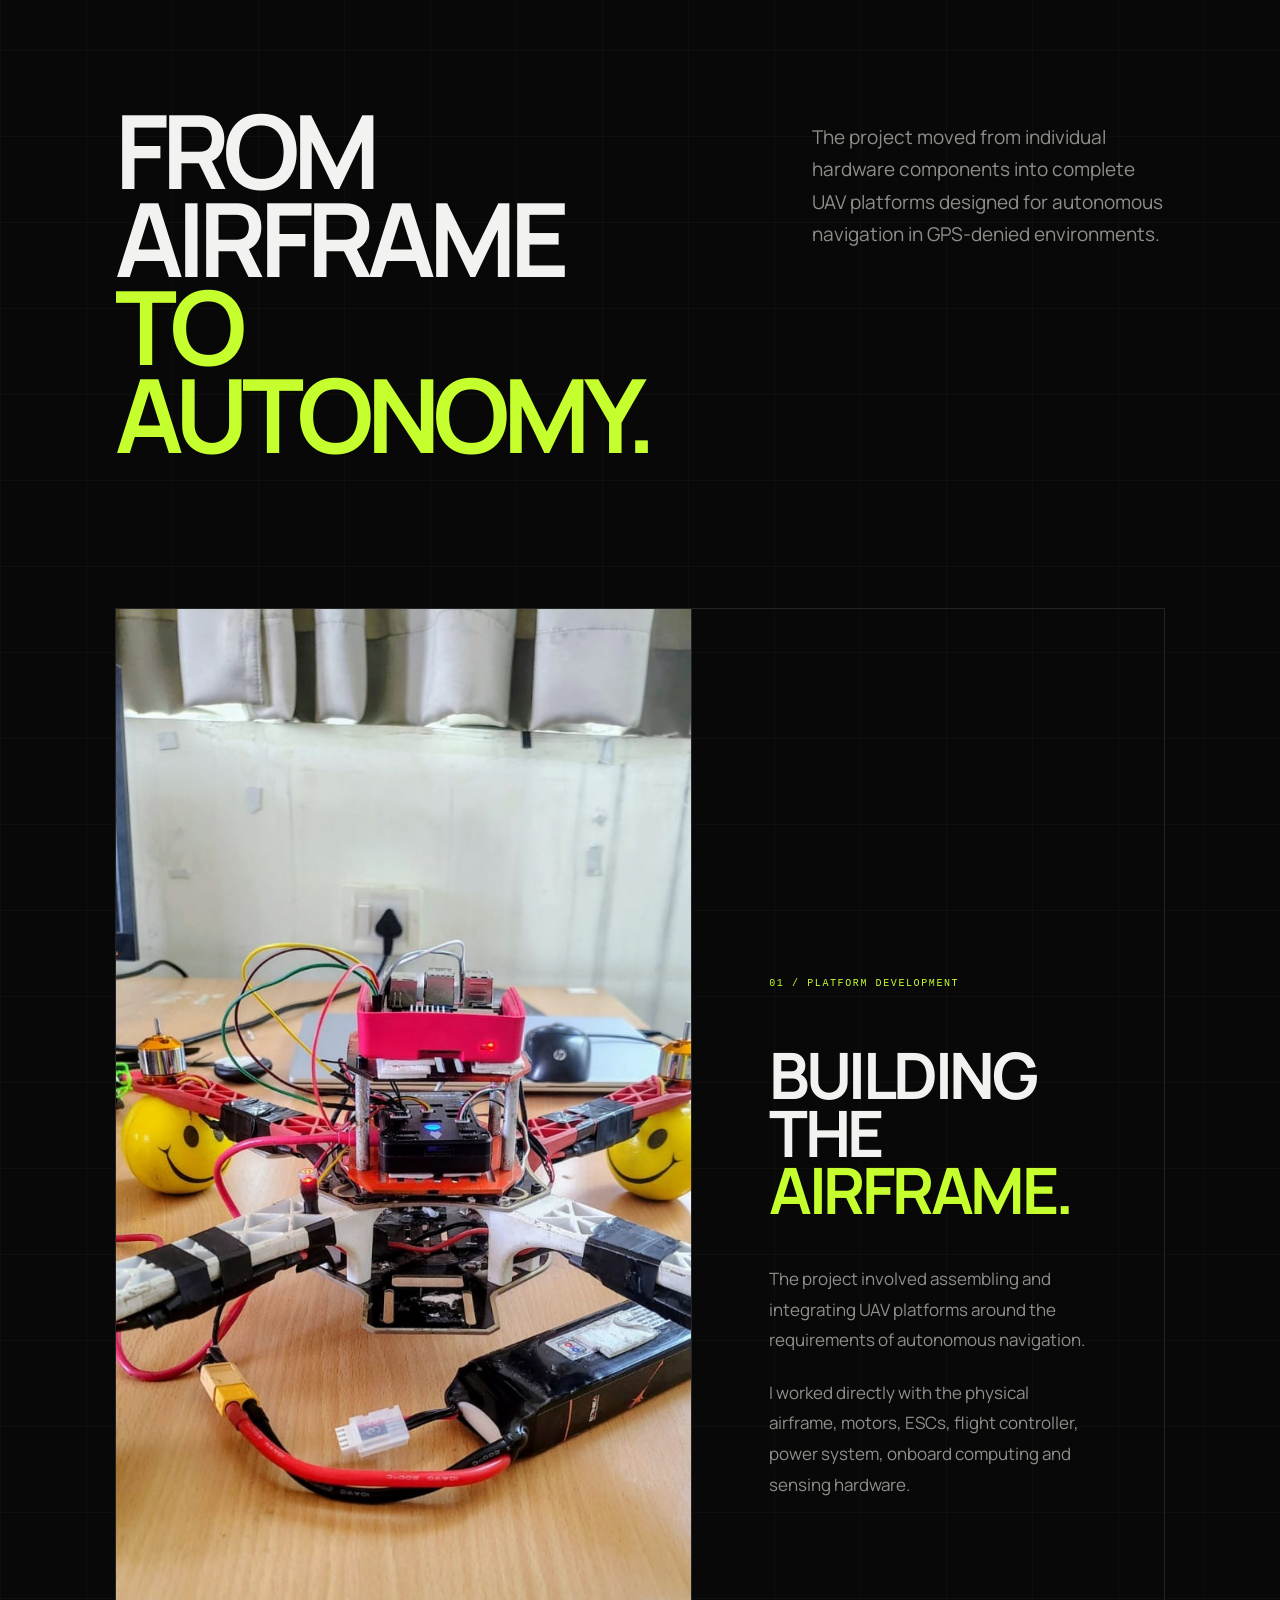
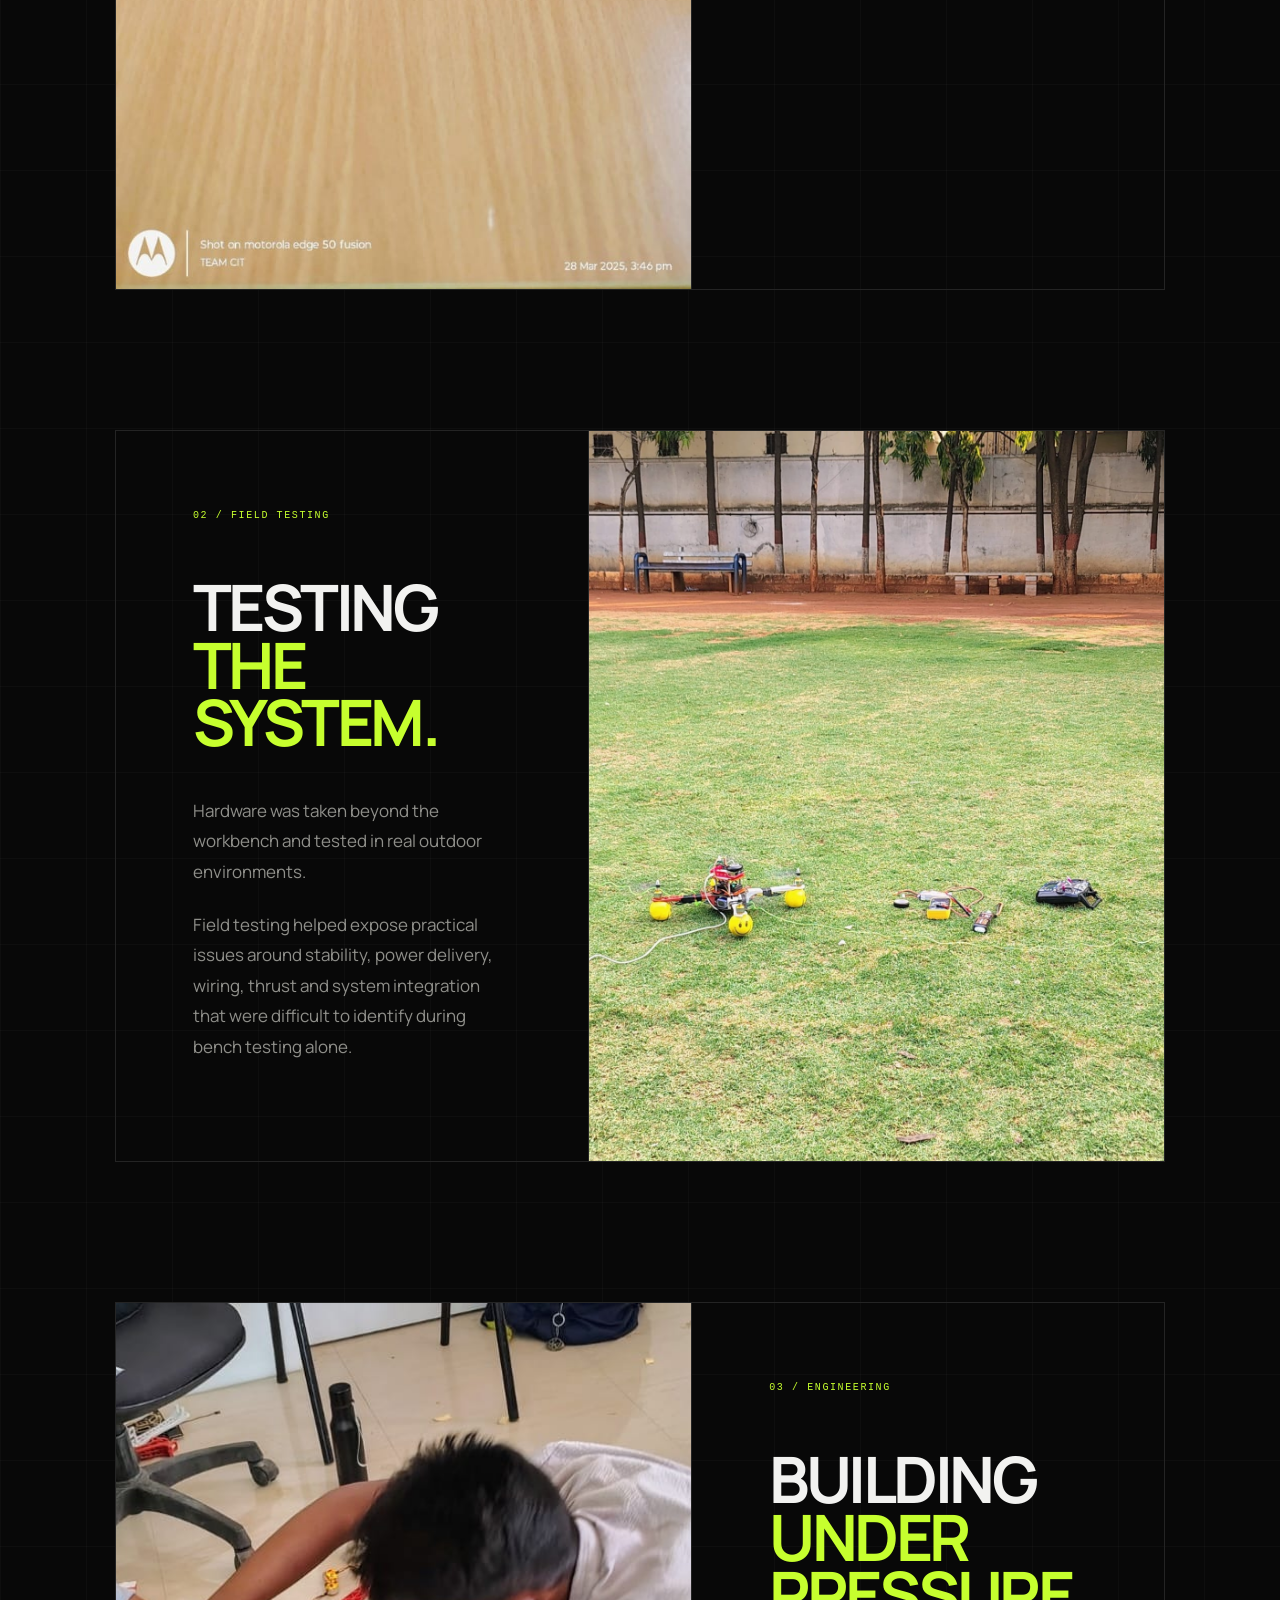
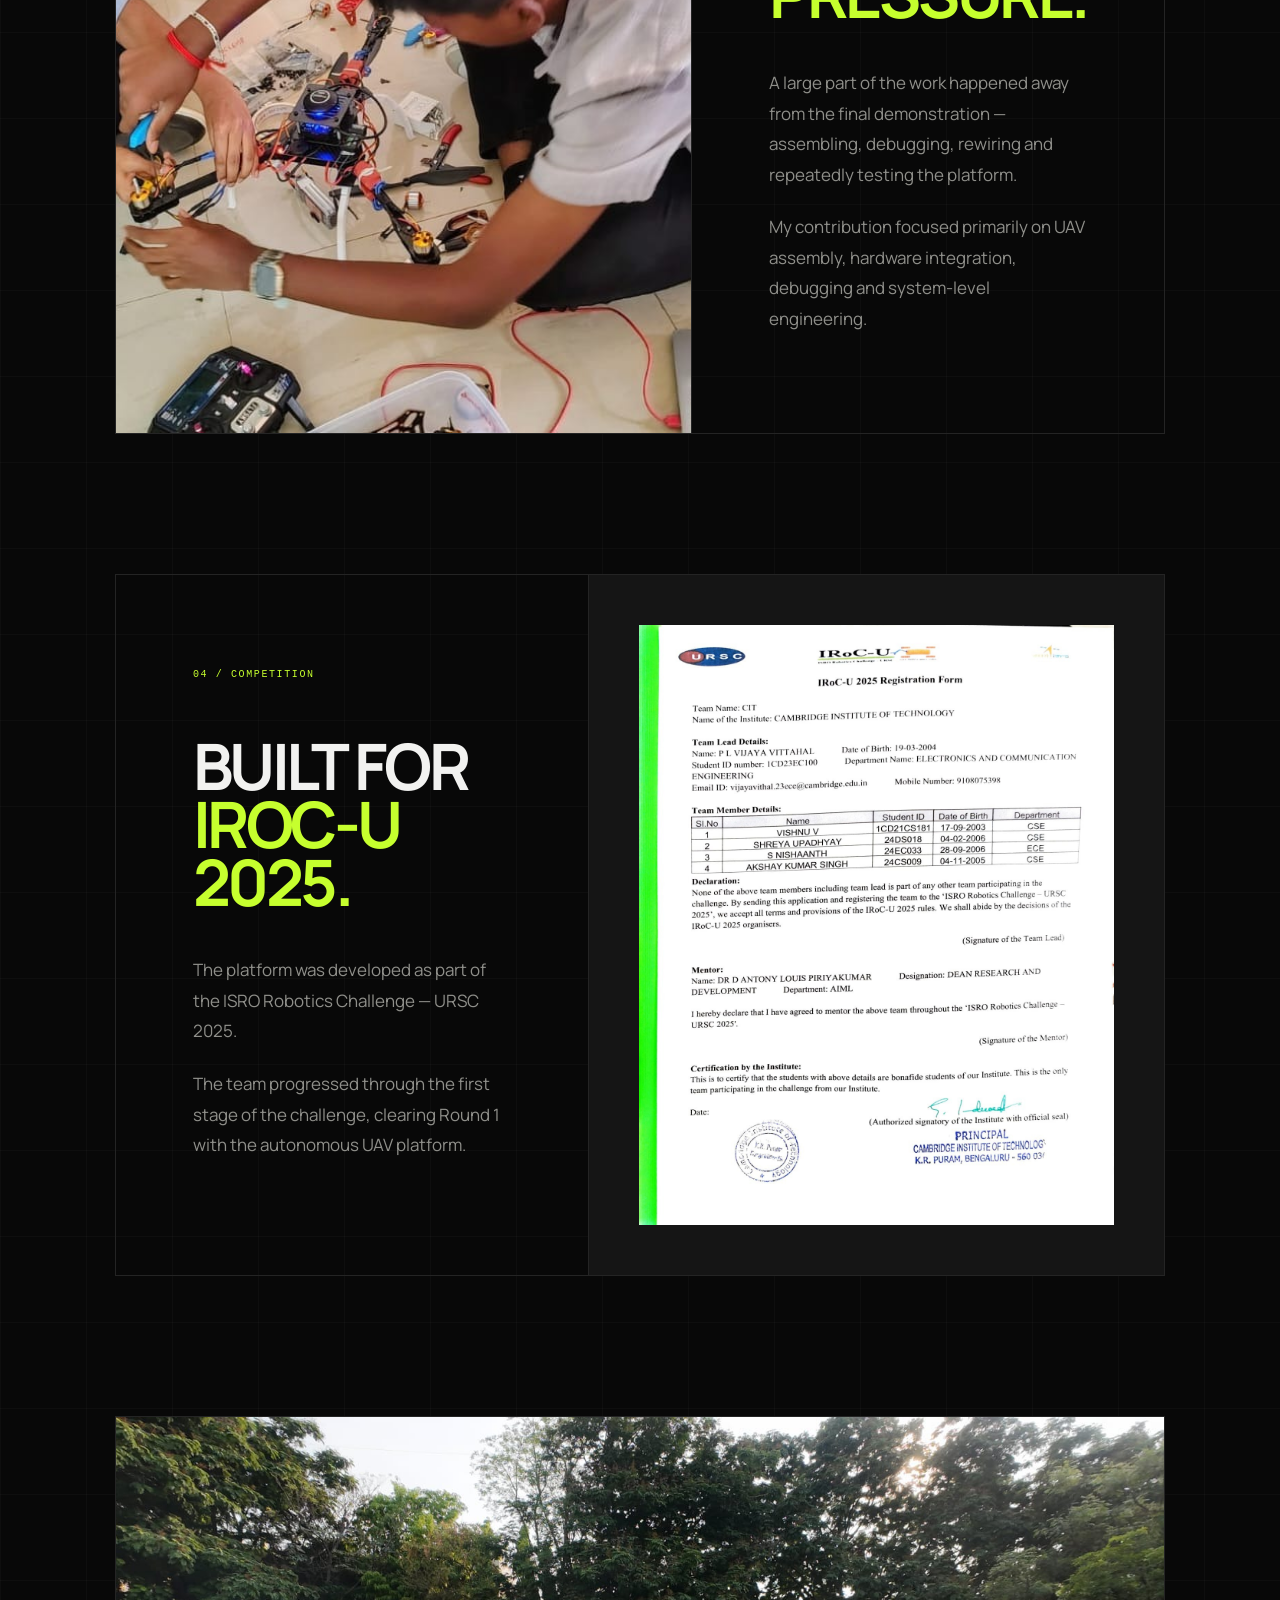
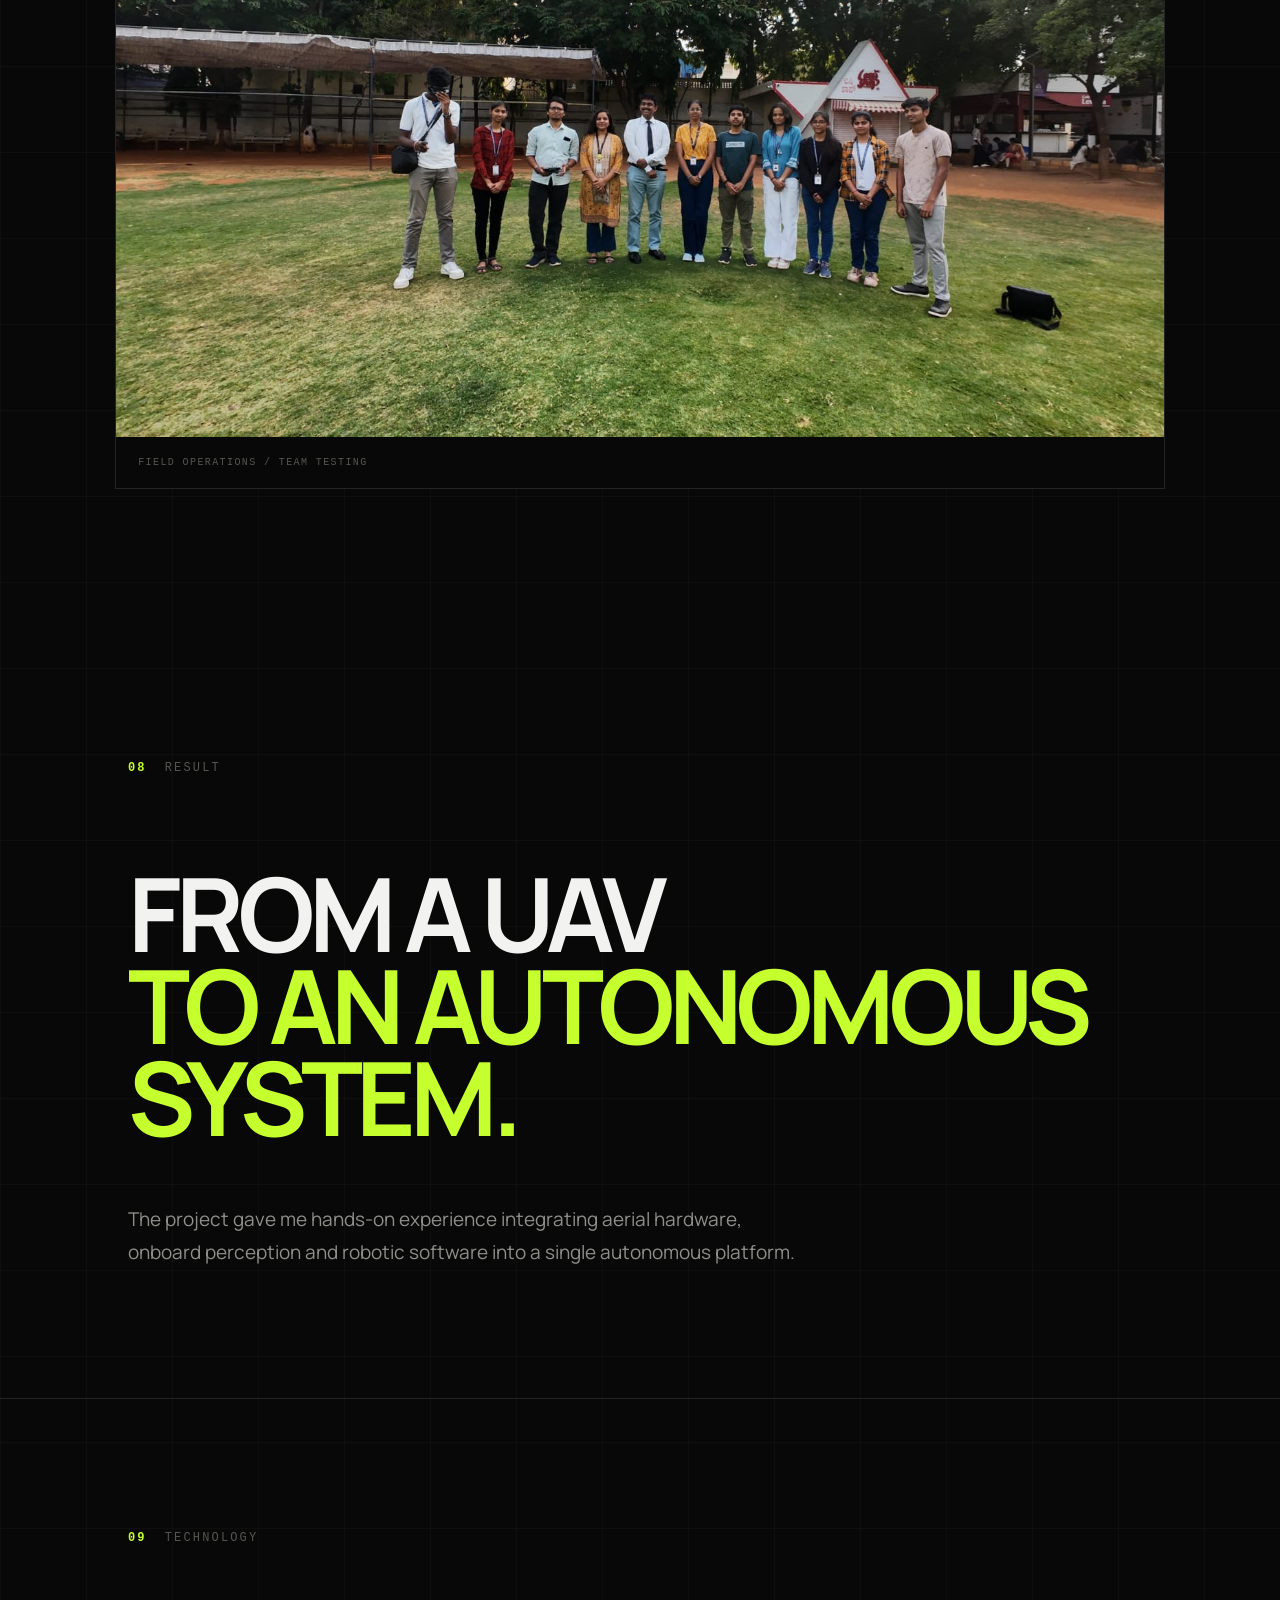
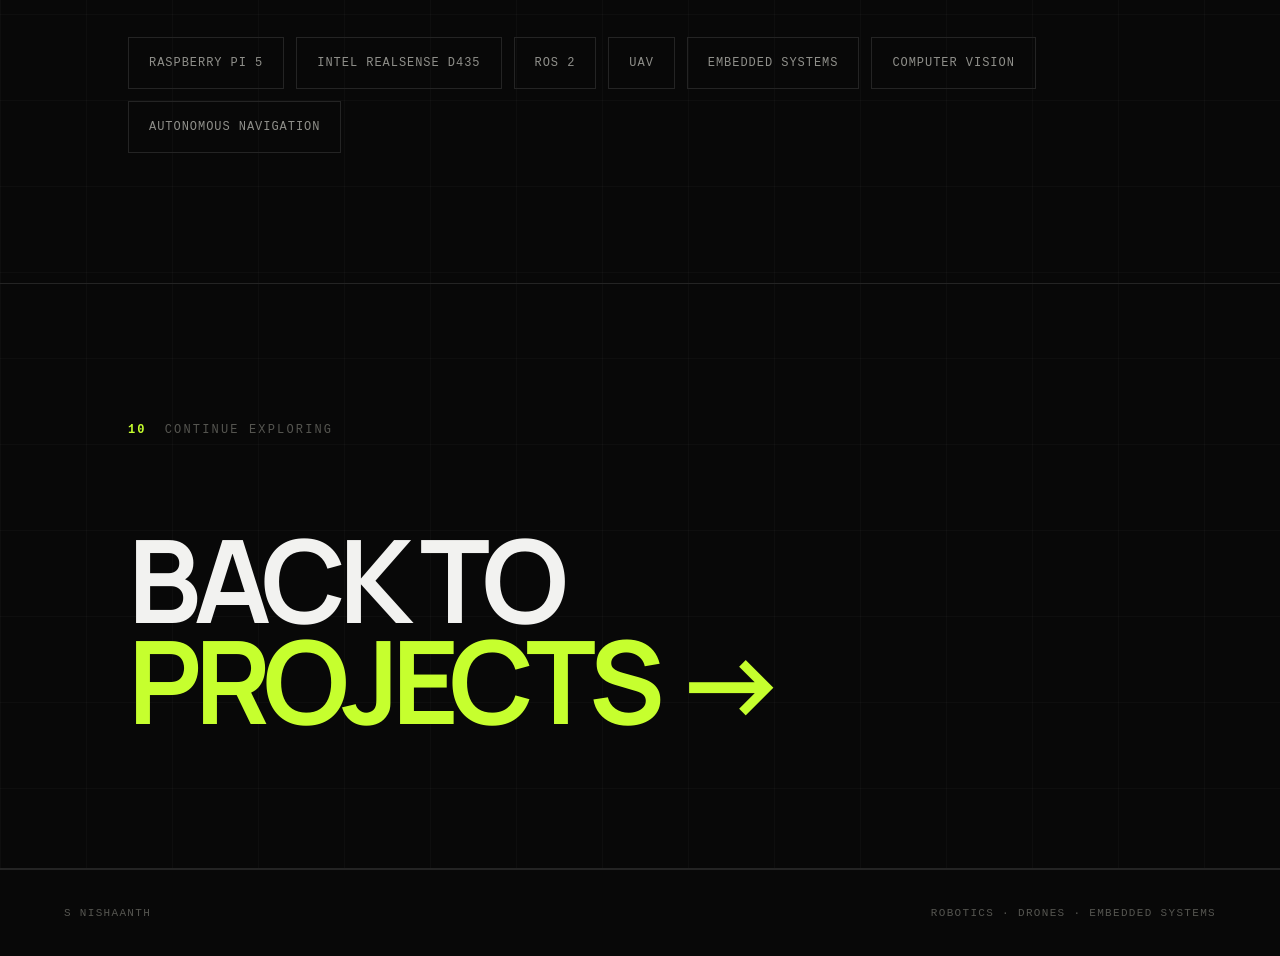
==== commit 4363646b: "Complete drone case study and media integration" ====
--- a/drone.html
+++ b/drone.html
@@ -426,6 +426,208 @@
 </section>
 
 
+<!-- ================= PROJECT STORY ================= -->
+
+<section class="drone-story">
+
+    <!-- INTRO -->
+
+    <div class="drone-story-intro">
+
+        <h2>
+            FROM AIRFRAME
+            <span>TO AUTONOMY.</span>
+        </h2>
+
+        <p>
+            The project moved from individual hardware components
+            into complete UAV platforms designed for autonomous
+            navigation in GPS-denied environments.
+        </p>
+
+    </div>
+
+
+    <!-- 01 / PLATFORM -->
+
+    <div class="drone-story-block">
+
+        <div class="drone-story-image">
+
+            <img
+                src="assets/drone-assets/drone-build.jpg"
+                alt="GPS-denied autonomous drone platform"
+            >
+
+        </div>
+
+        <div class="drone-story-copy">
+
+            <div class="drone-story-label">
+                01 / PLATFORM DEVELOPMENT
+            </div>
+
+            <h3>
+                BUILDING THE
+                <span>AIRFRAME.</span>
+            </h3>
+
+            <p>
+                The project involved assembling and integrating
+                UAV platforms around the requirements of autonomous
+                navigation.
+            </p>
+
+            <p>
+                I worked directly with the physical airframe,
+                motors, ESCs, flight controller, power system,
+                onboard computing and sensing hardware.
+            </p>
+
+        </div>
+
+    </div>
+
+
+    <!-- 02 / FIELD TESTING -->
+
+    <div class="drone-story-block reverse">
+
+        <div class="drone-story-image">
+
+            <img
+                src="assets/drone-assets/drone-field.jpg"
+                alt="Drone during outdoor field testing"
+            >
+
+        </div>
+
+        <div class="drone-story-copy">
+
+            <div class="drone-story-label">
+                02 / FIELD TESTING
+            </div>
+
+            <h3>
+                TESTING
+                <span>THE SYSTEM.</span>
+            </h3>
+
+            <p>
+                Hardware was taken beyond the workbench and tested
+                in real outdoor environments.
+            </p>
+
+            <p>
+                Field testing helped expose practical issues around
+                stability, power delivery, wiring, thrust and system
+                integration that were difficult to identify during
+                bench testing alone.
+            </p>
+
+        </div>
+
+    </div>
+
+
+    <!-- 03 / TEAM BUILD -->
+
+    <div class="drone-story-block">
+
+        <div class="drone-story-image">
+
+            <img
+                src="assets/drone-assets/team-build.jpg"
+                alt="Team assembling the autonomous drone"
+            >
+
+        </div>
+
+        <div class="drone-story-copy">
+
+            <div class="drone-story-label">
+                03 / ENGINEERING
+            </div>
+
+            <h3>
+                BUILDING
+                <span>UNDER PRESSURE.</span>
+            </h3>
+
+            <p>
+                A large part of the work happened away from the
+                final demonstration — assembling, debugging,
+                rewiring and repeatedly testing the platform.
+            </p>
+
+            <p>
+                My contribution focused primarily on UAV assembly,
+                hardware integration, debugging and system-level
+                engineering.
+            </p>
+
+        </div>
+
+    </div>
+
+
+    <!-- 04 / COMPETITION -->
+
+    <div class="drone-story-block reverse">
+
+        <div class="drone-story-image document">
+
+            <img
+                src="assets/drone-assets/iroc-document.jpg"
+                alt="IROC-U 2025 registration document"
+            >
+
+        </div>
+
+        <div class="drone-story-copy">
+
+            <div class="drone-story-label">
+                04 / COMPETITION
+            </div>
+
+            <h3>
+                BUILT FOR
+                <span>IROC-U 2025.</span>
+            </h3>
+
+            <p>
+                The platform was developed as part of the ISRO
+                Robotics Challenge — URSC 2025.
+            </p>
+
+            <p>
+                The team progressed through the first stage of
+                the challenge, clearing Round 1 with the autonomous
+                UAV platform.
+            </p>
+
+        </div>
+
+    </div>
+
+
+    <!-- FINAL FIELD IMAGE -->
+
+    <div class="drone-story-wide">
+
+        <img
+            src="assets/drone-assets/team-field.jpg"
+            alt="Team during autonomous drone field testing"
+        >
+
+        <div class="drone-story-wide-caption">
+            FIELD OPERATIONS / TEAM TESTING
+        </div>
+
+    </div>
+
+</section>
+
 <!-- ================= RESULT ================= -->
 
 <section class="drone-result">
--- a/css/drone.css
+++ b/css/drone.css
@@ -678,3 +678,617 @@
         padding: 30px 25px;
     }
 }
+
+
+/* =========================================================
+   PROJECT MEDIA
+========================================================= */
+
+.drone-media {
+    position: relative;
+    z-index: 1;
+
+    padding: 120px clamp(30px, 8vw, 140px);
+
+    border-top: 1px solid var(--drone-line);
+}
+
+.drone-media-grid {
+    display: grid;
+    grid-template-columns: 1fr 1fr;
+
+    gap: 2px;
+
+    margin-top: 70px;
+
+    background: var(--drone-line);
+}
+
+.drone-media figure {
+    margin: 0;
+
+    background: var(--drone-bg);
+
+    overflow: hidden;
+}
+
+.drone-media figure.drone-media-large {
+    grid-column: span 2;
+}
+
+.drone-media img {
+    display: block;
+
+    width: 100%;
+    height: 520px;
+
+    object-fit: cover;
+
+    filter: saturate(0.85);
+
+    transition:
+        transform 0.6s ease,
+        filter 0.6s ease;
+}
+
+.drone-media figure:not(.drone-media-large) img {
+    height: 420px;
+}
+
+.drone-media figure:hover img {
+    transform: scale(1.025);
+    filter: saturate(1);
+}
+
+.drone-media figcaption {
+    padding: 18px 22px;
+
+    color: var(--drone-dim);
+
+    font-family:
+        "Courier New",
+        monospace;
+
+    font-size: 10px;
+
+    letter-spacing: 0.14em;
+}
+
+
+/* =========================================================
+   MEDIA RESPONSIVE
+========================================================= */
+
+@media (max-width: 800px) {
+
+    .drone-media {
+        padding:
+            80px
+            25px;
+    }
+
+    .drone-media-grid {
+        grid-template-columns: 1fr;
+    }
+
+    .drone-media figure.drone-media-large {
+        grid-column: span 1;
+    }
+
+    .drone-media img,
+    .drone-media figure:not(.drone-media-large) img {
+        height: 360px;
+    }
+}
+
+/* =========================================================
+   DRONE MEDIA — IMAGE CONTROL
+========================================================= */
+
+.drone-media-grid {
+    align-items: start;
+}
+
+.drone-media figure {
+    position: relative;
+    overflow: hidden;
+    background: #080808;
+}
+
+.drone-media img {
+    display: block;
+    width: 100%;
+    height: 520px;
+
+    object-fit: contain;
+    object-position: center;
+
+    background: #080808;
+
+    transition: transform 0.5s ease;
+}
+
+.drone-media figure.drone-media-large img {
+    height: 620px;
+}
+
+.drone-media figure:not(.drone-media-large) img {
+    height: 480px;
+}
+
+.drone-media figure:hover img {
+    transform: scale(1.02);
+}
+
+
+/* Mobile */
+
+@media (max-width: 800px) {
+
+    .drone-media-grid {
+        grid-template-columns: 1fr;
+    }
+
+    .drone-media figure.drone-media-large {
+        grid-column: span 1;
+    }
+
+    .drone-media img,
+    .drone-media figure.drone-media-large img,
+    .drone-media figure:not(.drone-media-large) img {
+        height: 420px;
+    }
+}
+
+
+/* =========================================================
+   DRONE MEDIA — FINAL LAYOUT
+========================================================= */
+
+.drone-media-grid {
+    display: grid;
+    grid-template-columns: 1fr 1fr;
+    gap: 2px;
+
+    background: var(--drone-line);
+}
+
+.drone-media figure {
+    margin: 0;
+    background: #080808;
+    overflow: hidden;
+}
+
+.drone-media figure.drone-media-large {
+    grid-column: span 2;
+}
+
+.drone-media figure:last-child {
+    grid-column: span 2;
+}
+
+.drone-media img {
+    display: block;
+    width: 100%;
+
+    height: 500px;
+
+    object-fit: contain;
+    object-position: center;
+
+    background: #080808;
+
+    transition: transform 0.5s ease;
+}
+
+.drone-media figure.drone-media-large img {
+    height: 620px;
+}
+
+.drone-media figure:last-child img {
+    height: 650px;
+}
+
+.drone-media figure:hover img {
+    transform: scale(1.015);
+}
+
+.drone-media figcaption {
+    padding: 18px 22px;
+
+    color: var(--drone-dim);
+
+    font-family:
+        "Courier New",
+        monospace;
+
+    font-size: 10px;
+
+    letter-spacing: 0.14em;
+}
+
+
+/* =========================================================
+   MOBILE
+========================================================= */
+
+@media (max-width: 800px) {
+
+    .drone-media-grid {
+        grid-template-columns: 1fr;
+    }
+
+    .drone-media figure.drone-media-large,
+    .drone-media figure:last-child {
+        grid-column: span 1;
+    }
+
+    .drone-media img,
+    .drone-media figure.drone-media-large img,
+    .drone-media figure:last-child img {
+        height: 420px;
+    }
+}
+
+/* =========================================================
+   DRONE PROJECT STORY
+========================================================= */
+
+.drone-story {
+    position: relative;
+    z-index: 1;
+
+    padding:
+        140px
+        clamp(30px, 9vw, 150px);
+}
+
+
+/* =========================================================
+   INTRO
+========================================================= */
+
+.drone-story-intro {
+
+    display: grid;
+
+    grid-template-columns: 1.1fr 0.65fr;
+
+    gap: 100px;
+
+    align-items: start;
+
+    padding-bottom: 150px;
+}
+
+.drone-story-intro h2 {
+
+    margin: 0;
+
+    font-size:
+        clamp(58px, 8vw, 130px);
+
+    line-height: 0.86;
+
+    letter-spacing: -0.07em;
+
+    font-weight: 700;
+}
+
+.drone-story-intro h2 span {
+
+    display: block;
+
+    color: var(--drone-accent);
+}
+
+.drone-story-intro p {
+
+    margin: 15px 0 0;
+
+    color: var(--drone-muted);
+
+    font-size: 19px;
+
+    line-height: 1.7;
+
+    max-width: 430px;
+}
+
+
+/* =========================================================
+   STORY BLOCK
+========================================================= */
+
+.drone-story-block {
+
+    display: grid;
+
+    grid-template-columns: 1.1fr 0.9fr;
+
+    min-height: 620px;
+
+    margin-bottom: 140px;
+
+    border:
+        1px solid
+        var(--drone-line);
+}
+
+.drone-story-block.reverse {
+
+    grid-template-columns: 0.9fr 1.1fr;
+}
+
+.drone-story-block.reverse
+.drone-story-image {
+
+    order: 2;
+}
+
+.drone-story-block.reverse
+.drone-story-copy {
+
+    order: 1;
+}
+
+
+/* =========================================================
+   IMAGE
+========================================================= */
+
+.drone-story-image {
+
+    min-height: 620px;
+
+    overflow: hidden;
+
+    background: #080808;
+
+    border-right:
+        1px solid
+        var(--drone-line);
+}
+
+.drone-story-block.reverse
+.drone-story-image {
+
+    border-right: none;
+
+    border-left:
+        1px solid
+        var(--drone-line);
+}
+
+.drone-story-image img {
+
+    width: 100%;
+
+    height: 100%;
+
+    display: block;
+
+    object-fit: cover;
+
+    transition:
+        transform 0.7s ease;
+}
+
+.drone-story-image:hover img {
+
+    transform: scale(1.025);
+}
+
+
+/* DOCUMENT */
+
+.drone-story-image.document {
+
+    background: #151515;
+
+    padding: 50px;
+}
+
+.drone-story-image.document img {
+
+    object-fit: contain;
+}
+
+
+/* =========================================================
+   STORY COPY
+========================================================= */
+
+.drone-story-copy {
+
+    display: flex;
+
+    flex-direction: column;
+
+    justify-content: center;
+
+    padding:
+        clamp(40px, 6vw, 100px);
+}
+
+.drone-story-label {
+
+    margin-bottom: 55px;
+
+    color: var(--drone-accent);
+
+    font-family:
+        "Courier New",
+        monospace;
+
+    font-size: 10px;
+
+    letter-spacing: 0.16em;
+}
+
+.drone-story-copy h3 {
+
+    margin: 0 0 45px;
+
+    font-size:
+        clamp(42px, 5vw, 78px);
+
+    line-height: 0.9;
+
+    letter-spacing: -0.055em;
+}
+
+.drone-story-copy h3 span {
+
+    display: block;
+
+    color: var(--drone-accent);
+}
+
+.drone-story-copy p {
+
+    max-width: 520px;
+
+    margin: 0 0 22px;
+
+    color: var(--drone-muted);
+
+    font-size: 17px;
+
+    line-height: 1.8;
+}
+
+
+/* =========================================================
+   WIDE FINAL IMAGE
+========================================================= */
+
+.drone-story-wide {
+
+    margin-top: 30px;
+
+    border:
+        1px solid
+        var(--drone-line);
+
+    background: #080808;
+}
+
+.drone-story-wide img {
+
+    display: block;
+
+    width: 100%;
+
+    height: 620px;
+
+    object-fit: cover;
+}
+
+.drone-story-wide-caption {
+
+    padding: 18px 22px;
+
+    color: var(--drone-dim);
+
+    font-family:
+        "Courier New",
+        monospace;
+
+    font-size: 10px;
+
+    letter-spacing: 0.14em;
+}
+
+
+/* =========================================================
+   RESPONSIVE
+========================================================= */
+
+@media (max-width: 900px) {
+
+    .drone-story {
+
+        padding:
+            90px 25px;
+    }
+
+    .drone-story-intro {
+
+        grid-template-columns: 1fr;
+
+        gap: 45px;
+
+        padding-bottom: 90px;
+    }
+
+    .drone-story-block,
+    .drone-story-block.reverse {
+
+        grid-template-columns: 1fr;
+
+        margin-bottom: 80px;
+    }
+
+    .drone-story-block.reverse
+    .drone-story-image {
+
+        order: 1;
+    }
+
+    .drone-story-block.reverse
+    .drone-story-copy {
+
+        order: 2;
+    }
+
+    .drone-story-image,
+    .drone-story-block.reverse
+    .drone-story-image {
+
+        min-height: 450px;
+
+        border: none;
+    }
+
+    .drone-story-copy {
+
+        padding: 55px 35px;
+    }
+
+    .drone-story-wide img {
+
+        height: 400px;
+    }
+}
+
+
+@media (max-width: 600px) {
+
+    .drone-story-intro h2 {
+
+        font-size: 17vw;
+    }
+
+    .drone-story-image,
+    .drone-story-block.reverse
+    .drone-story-image {
+
+        min-height: 350px;
+    }
+
+    .drone-story-image.document {
+
+        padding: 20px;
+    }
+
+    .drone-story-copy h3 {
+
+        font-size: 45px;
+    }
+
+    .drone-story-wide img {
+
+        height: 300px;
+    }
+}
